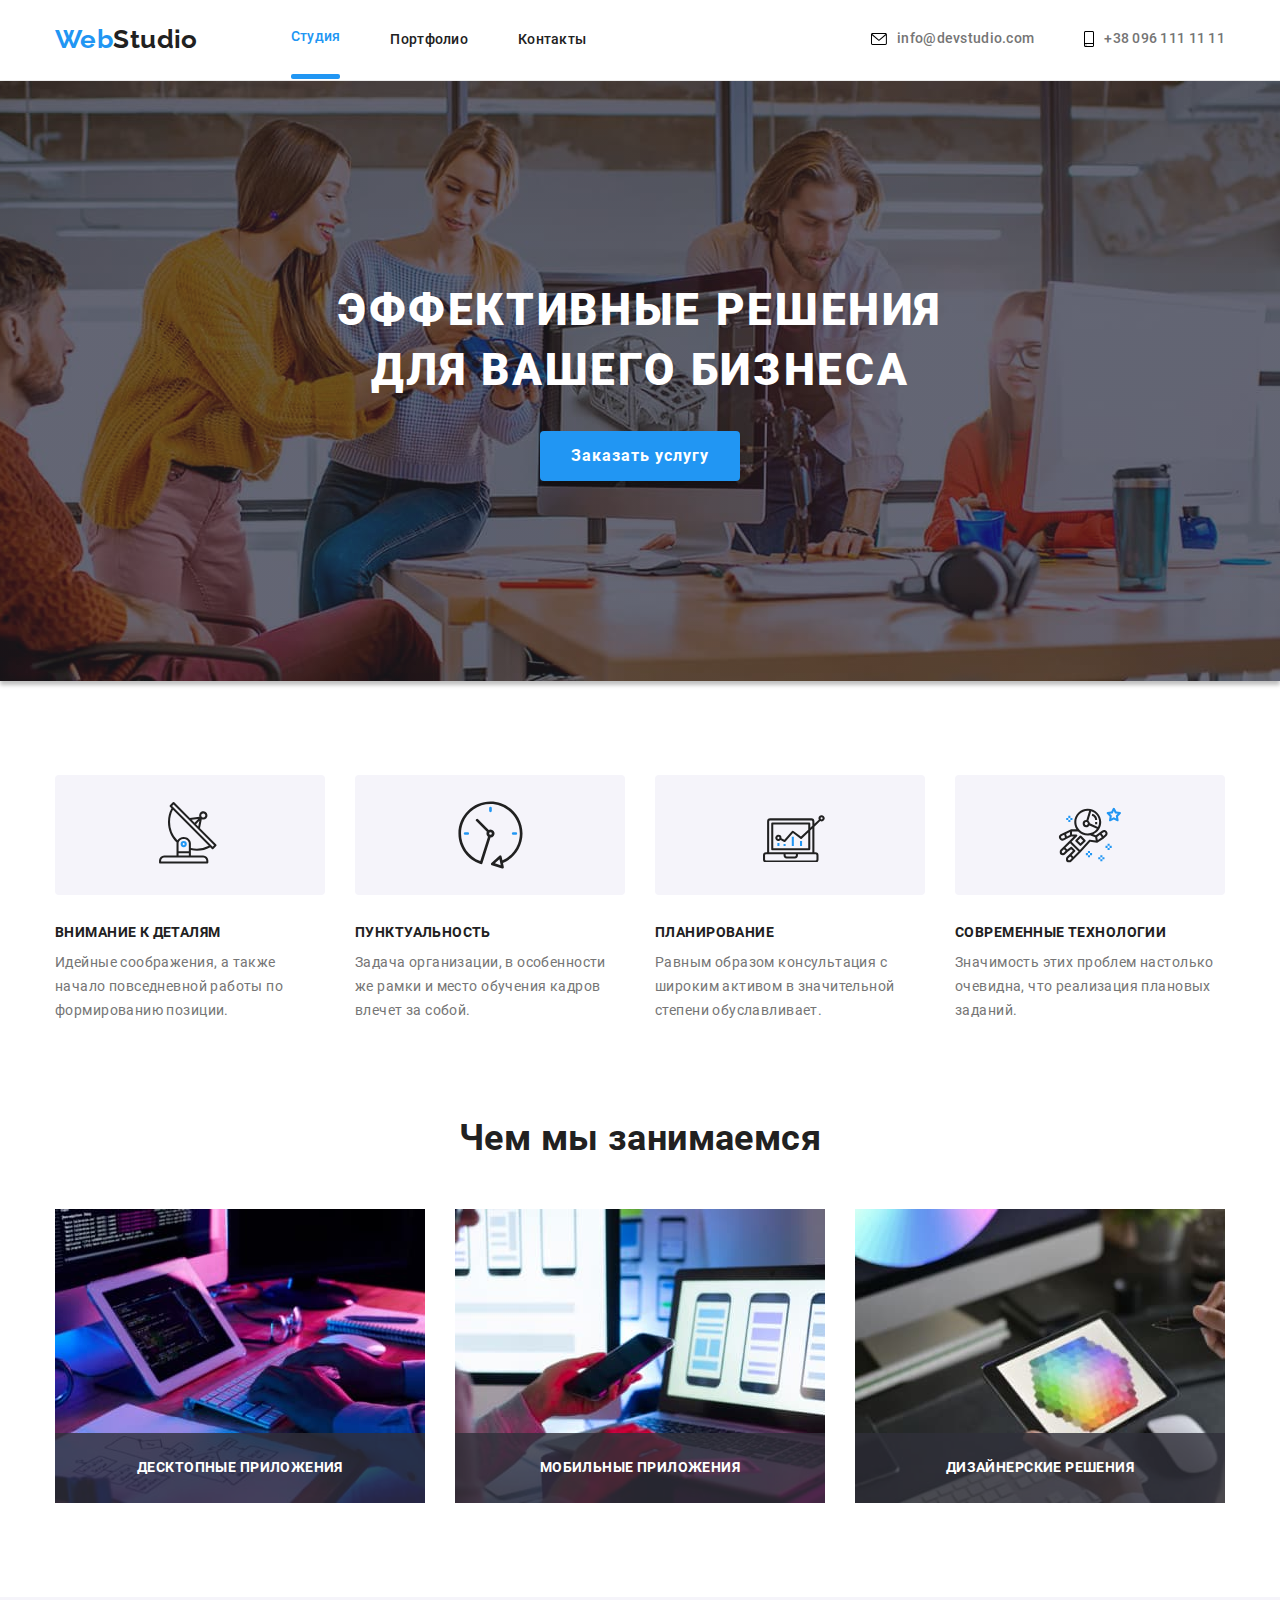
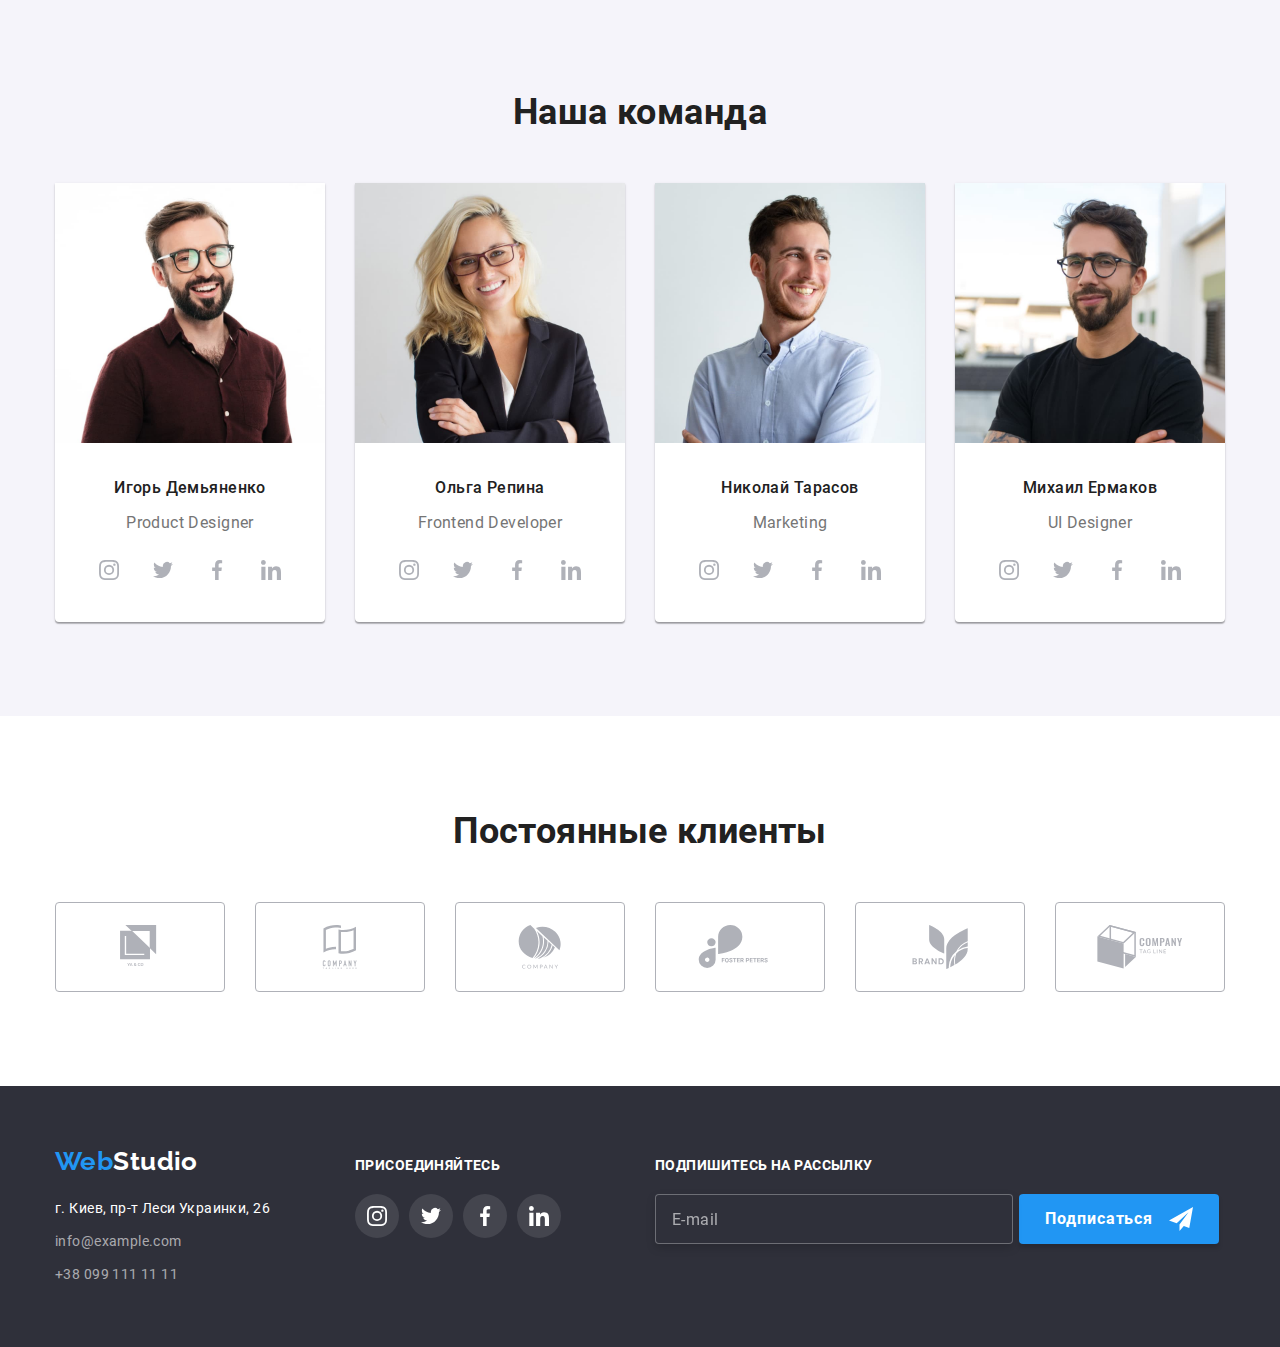
==== index.html @ 30d5f7f3 "ДЗ 8 - начало" ====
<!DOCTYPE html>
<html lang="ru">
<head>
    <meta charset="UTF-8">
    <meta http-equiv="X-UA-Compatible" content="IE=edge">
    <meta name="viewport" content="width=device-width, initial-scale=1.0">
    <title>Студия</title>    
    <!-- <link rel="preconnect" href="https://fonts.gstatic.com">
    <link href="https://fonts.googleapis.com/css2?family=Raleway:wght@900&family=Roboto:wght@400;500;700;900&display=swap"
        rel="stylesheet"> -->
    <!-- <link rel="stylesheet" href="https://cdnjs.cloudflare.com/ajax/libs/modern-normalize/1.0.0/modern-normalize.min.css"> -->
    <link rel="stylesheet" href="./css/main.min.css">    
</head>
<body>
    <!-- Шапка сайта -->
    <header class="header-section">

        <div class="header-page container">
            <nav class="header-nav">

                <a class="logo" href="./index.html">Web<span class="logo-header--end">Studio</span></a>
                
                <ul class="header-nav__list">
                    <li class="header-nav__item">
                        <a href="./index.html" class="header-nav__link header-nav__link--current">Студия</a>
                    </li>
                    <li class="header-nav__item">
                        <a href="./html/portfolio.html" class="header-nav__link">Портфолио</a>
                    </li>                    
                    <li class="header-nav__item">
                        <a href="" class="header-nav__link">Контакты</a>
                    </li>
                </ul>

            </nav>

            <ul class="header-contact">
                <li class="header-contact__item">
                    <a href="mailto:info@devstudio.com" class="header-contact__link"  target="_blank" rel="noopener noreferrer">
                            <svg class="header-contact__icon icon-envelope">
                                <use href="./images/sprite.svg#icon-envelope"></use>
                            </svg>
                        info@devstudio.com</a>
                </li>

                <li class="header-contact__item">
                    <a href="tel:+380961111111" class="header-contact__link" target="_blank" rel="noopener noreferrer">
                        <svg class="header-contact__icon icon-phone">
                            <use href="./images/sprite.svg#icon-phone"></use>
                        </svg>                        
                    +38 096 111 11 11</a>
                </li>
            </ul>            
        </div>

    </header>
    <!-- Основная часть -->
    <main>
        <!-- Герой -->
        <section class="hero-section">
            <div class="container">
                <h1 class="hero-title">эффективные решения для вашего бизнеса</h1>
                <button class="button" type="button" data-modal-open>Заказать услугу</button>
            </div>
        </section>
        
        <!-- Модальное окно -->
        <div class="backdrop is-hidden" data-modal>                  
            <!-- Форма -->
            <div class="form-section">
                <form class="form-modal" autocomplete="off">
                    <!-- Кнопка закрытия модального окна -->
                    <button class="form-button__close" data-modal-close></button>
                    <!-- Заглавие -->
                    <h3 class="form-title">Оставьте свои данные, мы вам перезвоним</h3>
                    <!-- Поле имя -->
                    <label class="form-field">
                        <span class="form-label">Имя</span>
                        <input class="form-input" type="text" name="name" placeholder=" " autofocus required>
                        <svg class="form-icon">
                            <use href="./images/sprite.svg#icon-person-black-18dp"></use>
                        </svg>
                    </label>
                    <!-- Поле телефон -->
                    <label class="form-field">
                        <span class="form-label">Телефон</span>
                        <input class="form-input" type="tel" name="tel" placeholder=" " required>
                        <svg class="form-icon">
                            <use href="./images/sprite.svg#icon-phone-black-18dp"></use>
                        </svg>
                    </label>
                    <!-- Поле почта -->
                    <label class="form-field">
                        <span class="form-label">Почта</span>
                        <input class="form-input" type="email" name="mail" placeholder=" " required>
                        <svg class="form-icon">
                            <use href="./images/sprite.svg#icon-email-black-18dp"></use>
                        </svg>
                    </label>
                    <!-- Коментарий -->
                    <label class="form-field">
                        <span class="form-label">Коментарий</span>
                        <textarea class="form-input form-textarea" name="comment" placeholder="Введите текст"></textarea>
                    </label>
                    <!-- Пользовательское соглашение -->
                    <label class="form-checkbox">
                        <input class="form-checkbox__input" type="checkbox" name="policy">
                        <svg class="icon-checkbox">
                            <use href="./images/sprite.svg#icon-checked"></use>
                        </svg>
                        <span class="form-checkbox__label">Соглашаюсь с рассылкой и принимаю 
                            <a class="form-checkbox__link" href="" target="_blank" rel="noopener noreferrer">Условия договора</a>
                        </span>
                    </label>
                    
                    <!-- Кнопка отправить -->
                    <button class="button" type="submit">Отправить</button>
                </form>
            </div>
             
        </div>

        <!-- Наши преимущества -->
        <section class="advantages-section">
            <div class="container">
                <!-- Скрыть название секции -->
                <h2 class="section__title--hidden">Наши преимущества</h2>
                <ul class="advantages__list">

                    <li class="advantages__item">
                        <div class="advantages__icons">
                            <svg class="icon__antenna">
                                <use href="./images/sprite.svg#icon-antenna"></use>
                            </svg>
                        </div>
                        <h3 class="advantages__title">Внимание к деталям</h3>
                        <p>Идейные соображения, а также начало повседневной работы по формированию позиции.</p>
                    </li>   

                    <li class="advantages__item">
                        <div class="advantages__icons">
                            <svg class="icon__clock">
                                <use href="./images/sprite.svg#icon-clock"></use>
                            </svg>
                        </div>
                        <h3 class="advantages__title">Пунктуальность</h3>
                        <p>Задача организации, в особенности же рамки и место обучения кадров влечет за собой.</p>
                    </li>  

                    <li class="advantages__item">
                        <div class="advantages__icons">
                            <svg class="icon__diagram">
                                <use href="./images/sprite.svg#icon-diagram"></use>
                            </svg>
                        </div>
                        <h3 class="advantages__title">Планирование</h3>
                        <p>Равным образом консультация с широким активом в значительной степени обуславливает.</p>
                    </li>  

                    <li class="advantages__item">
                        <div class="advantages__icons">
                            <svg class="icon__astronaut">
                                <use href="./images/sprite.svg#icon-astronaut"></use>
                            </svg>
                        </div>
                        <h3 class="advantages__title">Современные технологии</h3>
                        <p>Значимость этих проблем настолько очевидна, что реализация плановых заданий.</p>
                    </li>                    
                </ul>
            </div>
        </section>
        <!-- Чем мы занимаемся -->
        <section class="activity-section">
            <div class="container">
                <h2 class="section__title">Чем мы занимаемся</h2>

                <ul class="activity__list">
                    <li class="activity__item">
                        <img class="activity__img" src="./images/main/box1.jpg" alt="Создание интелектуальных продуктов">
                        <p class="activity__text">Десктопные приложения</p>
                    </li>

                    <li class="activity__item">
                        <img class="activity__img" src="./images/main/box2.jpg" alt="Адаптация для всех устройств">
                        <p class="activity__text">Мобильные приложения</p>
                    </li>

                    <li class="activity__item">
                        <img class="activity__img" src="./images/main/box3.jpg" alt="Продвижение сайтов">
                        <p class="activity__text">Дизайнерские решения</p>
                    </li>
                </ul>
                
            </div>
        </section>
        <!-- Наша команда -->
        <section class="team-section">
            <div class="container">
                <h2 class="section__title">Наша команда</h2>
                <ul class="team__list">

                    <li class="team__item">
                        <img class="team__img" src="./images/main/demyanenko.jpg" alt="Игорь Демьяненко" width="270" height="auto">
                        <h3 class="team__item--title">Игорь Демьяненко</h3>
                        <p class="team__text" lang="en">Product Designer</p>

                        <ul class="social-icons">
                            <li class="social-icons__item">
                                <a href="" class="social-icons__link" target="_blank" rel="noopener noreferrer">
                                    <svg class="social-icons__img">
                                        <use href="./images/sprite.svg#icon-instagram"></use>
                                    </svg>
                                </a>
                            </li>
                            <li class="social-icons__item">
                                <a href="" class="social-icons__link" target="_blank" rel="noopener noreferrer">
                                    <svg class="social-icons__img">
                                        <use href="./images/sprite.svg#icon-twitter"></use>
                                    </svg>
                                </a>
                            </li>
                            <li class="social-icons__item">
                                <a href="" class="social-icons__link" target="_blank" rel="noopener noreferrer">
                                    <svg class="social-icons__img">
                                        <use href="./images/sprite.svg#icon-facebook"></use>
                                    </svg>
                                </a>
                            </li>
                            <li class="social-icons__item">
                                <a href="" class="social-icons__link" target="_blank" rel="noopener noreferrer">
                                    <svg class="social-icons__img">
                                        <use href="./images/sprite.svg#icon-linkedin"></use>
                                    </svg>
                                </a>
                            </li>
                        </ul>

                    </li>

                    <li class="team__item">
                        <img class="team__img" src="./images/main/repina.jpg" alt="Ольга Репина" width="270" height="auto">
                        <h3 class="team__item--title">Ольга Репина</h3>
                        <p class="team__text" lang="en">Frontend Developer</p>
                        
                        <ul class="social-icons">
                            <li class="social-icons__item">
                                <a href="" class="social-icons__link" target="_blank" rel="noopener noreferrer">
                                    <svg class="social-icons__img">
                                        <use href="./images/sprite.svg#icon-instagram"></use>
                                    </svg>
                                </a>
                            </li>
                            <li class="social-icons__item">
                                <a href="" class="social-icons__link" target="_blank" rel="noopener noreferrer">
                                    <svg class="social-icons__img">
                                        <use href="./images/sprite.svg#icon-twitter"></use>
                                    </svg>
                                </a>
                            </li>
                            <li class="social-icons__item">
                                <a href="" class="social-icons__link" target="_blank" rel="noopener noreferrer">
                                    <svg class="social-icons__img">
                                        <use href="./images/sprite.svg#icon-facebook"></use>
                                    </svg>
                                </a>
                            </li>
                            <li class="social-icons__item">
                                <a href="" class="social-icons__link" target="_blank" rel="noopener noreferrer">
                                    <svg class="social-icons__img">
                                        <use href="./images/sprite.svg#icon-linkedin"></use>
                                    </svg>
                                </a>
                            </li>
                        </ul>

                    </li>

                    <li class="team__item">
                        <img class="team__img" src="./images/main/tarasov.jpg" alt="Николай Тарасов" width="270" height="auto">
                        <h3 class="team__item--title">Николай Тарасов</h3>
                        <p class="team__text" lang="en">Marketing</p>

                        <ul class="social-icons">
                            <li class="social-icons__item">
                                <a href="" class="social-icons__link" target="_blank" rel="noopener noreferrer">
                                    <svg class="social-icons__img">
                                        <use href="./images/sprite.svg#icon-instagram"></use>
                                    </svg>
                                </a>
                            </li>
                            <li class="social-icons__item">
                                <a href="" class="social-icons__link" target="_blank" rel="noopener noreferrer">
                                    <svg class="social-icons__img">
                                        <use href="./images/sprite.svg#icon-twitter"></use>
                                    </svg>
                                </a>
                            </li>
                            <li class="social-icons__item">
                                <a href="" class="social-icons__link" target="_blank" rel="noopener noreferrer">
                                    <svg class="social-icons__img">
                                        <use href="./images/sprite.svg#icon-facebook"></use>
                                    </svg>
                                </a>
                            </li>
                            <li class="social-icons__item">
                                <a href="" class="social-icons__link" target="_blank" rel="noopener noreferrer">
                                    <svg class="social-icons__img">
                                        <use href="./images/sprite.svg#icon-linkedin"></use>
                                    </svg>
                                </a>
                            </li>
                        </ul>

                    </li>

                    <li class="team__item">
                        <img class="team__img" src="./images/main/ermakov.jpg" alt="Михаил Ермаков" width="270" height="auto">
                        <h3 class="team__item--title">Михаил Ермаков</h3>
                        <p class="team__text" lang="en">UI Designer</p>

                        <ul class="social-icons">
                            <li class="social-icons__item">
                                <a href="" class="social-icons__link" target="_blank" rel="noopener noreferrer">
                                    <svg class="social-icons__img">
                                        <use href="./images/sprite.svg#icon-instagram"></use>
                                    </svg>
                                </a>
                            </li>
                            <li class="social-icons__item">
                                <a href="" class="social-icons__link" target="_blank" rel="noopener noreferrer">
                                    <svg class="social-icons__img">
                                        <use href="./images/sprite.svg#icon-twitter"></use>
                                    </svg>
                                </a>
                            </li>
                            <li class="social-icons__item">
                                <a href="" class="social-icons__link" target="_blank" rel="noopener noreferrer">
                                    <svg class="social-icons__img">
                                        <use href="./images/sprite.svg#icon-facebook"></use>
                                    </svg>
                                </a>
                            </li>
                            <li class="social-icons__item">
                                <a href="" class="social-icons__link" target="_blank" rel="noopener noreferrer">
                                    <svg class="social-icons__img">
                                        <use href="./images/sprite.svg#icon-linkedin"></use>
                                    </svg>
                                </a>
                            </li>
                        </ul>

                    </li>

                </ul>
            </div>
        </section>
        <!-- Постоянные клиенты -->
        <section class="clients-section">
            <div class="container">
                <h2 class="section__title">Постоянные клиенты</h2>

                <ul class="clients__list">
                    <li class="clients__item">
                        <a href="" class="clients__link" target="_blank" rel="noopener noreferrer">
                            <svg class="clients__icons">
                                <use href="./images/sprite.svg#icon-logo-1"></use>
                            </svg>
                        </a>
                    </li>

                    <li class="clients__item">
                        <a href="" class="clients__link" target="_blank" rel="noopener noreferrer">
                            <svg class="clients__icons">
                                <use href="./images/sprite.svg#icon-logo-2"></use>
                            </svg>
                        </a>
                    </li>

                    <li class="clients__item">
                        <a href="" class="clients__link" target="_blank" rel="noopener noreferrer">
                            <svg class="clients__icons">
                                <use href="./images/sprite.svg#icon-logo-3"></use>
                            </svg>
                        </a>
                    </li>

                    <li class="clients__item">
                        <a href="" class="clients__link" target="_blank" rel="noopener noreferrer">
                            <svg class="clients__icons">
                                <use href="./images/sprite.svg#icon-logo-4"></use>
                            </svg>
                        </a>
                    </li>

                    <li class="clients__item">
                        <a href="" class="clients__link">
                            <svg class="clients__icons" target="_blank" rel="noopener noreferrer">
                                <use href="./images/sprite.svg#icon-logo-5"></use>
                            </svg>
                        </a>
                    </li>

                    <li class="clients__item">
                        <a href="" class="clients__link" target="_blank" rel="noopener noreferrer">
                            <svg class="clients__icons">
                                <use href="./images/sprite.svg#icon-logo-6"></use>
                            </svg>
                        </a>
                    </li>
                </ul>

            </div>
        </section>
    </main>
    <!-- Подвал -->
    <footer class="footer-section">
        <div class="container">
            <ul class="footer__list">
                <!-- Лого и контакты -->
                <li class="footer__item">                    
                    <a class="logo" href="./index.html">Web<span class="logo-footer--end">Studio</span></a>
                    <address class="footer__adress">г. Киев, пр-т Леси Украинки, 26</address>
                    <ul class="footer-contact__list">
                        <li class="footer-contact__item">
                            <a class="footer-contact__link" href="mailto:info@example.com">info@example.com</a>
                        </li>
                        <li class="footer-contact__item">
                            <a class="footer-contact__link" href="tel:+380991111111">+38 099 111 11 11</a>
                        </li>
                    </ul>                                   
                </li>
                <!-- Социальные сети -->
                <li class="footer__item">
                    <h3 class="footer__title">присоединяйтесь</h3>
                    <ul class="social-icons">
                        <li class="social-icons__item social-icons__item--accent">
                            <a href="" class="social-icons__link social-icons__link--accent" target="_blank" rel="noopener noreferrer">
                                <svg class="social-icons__img social-icons__img--accent">
                                    <use href="./images/sprite.svg#icon-instagram"></use>
                                </svg>
                            </a>
                        </li>
                        <li class="social-icons__item social-icons__item--accent">
                            <a href="" class="social-icons__link social-icons__link--accent" target="_blank" rel="noopener noreferrer">
                                <svg class="social-icons__img social-icons__img--accent">
                                    <use href="./images/sprite.svg#icon-twitter"></use>
                                </svg>
                            </a>
                        </li>
                        <li class="social-icons__item social-icons__item--accent">
                            <a href="" class="social-icons__link social-icons__link--accent" target="_blank" rel="noopener noreferrer">
                                <svg class="social-icons__img social-icons__img--accent">
                                    <use href="./images/sprite.svg#icon-facebook"></use>
                                </svg>
                            </a>
                        </li>
                        <li class="social-icons__item social-icons__item--accent">
                            <a href="" class="social-icons__link social-icons__link--accent" target="_blank" rel="noopener noreferrer">
                                <svg class="social-icons__img social-icons__img--accent">
                                    <use href="./images/sprite.svg#icon-linkedin"></use>
                                </svg>
                            </a>
                        </li>
                    </ul>
                </li>
                <!-- Футер форма -->
                <li class="footer__item">
                    <h3 class="footer__title">Подпишитесь на рассылку</h3>
                    <form class="footer-form">
                        <input class="footer-form__input" type="email" name="mail" placeholder="E-mail" autocomplete="off">
                        <button class="button" type="submit">Подписаться 
                            <svg class="footer-icon__send">
                                <use href="./images/sprite.svg#icon-send"></use>
                            </svg>
                        </button>
                    </form>
                </li>
            </ul>
        </div>
    </footer>   
   
    <script src="./js/modal.js"></script>
</body>
</html>
---- css/main.min.css ----
/*! modern-normalize | MIT License | https://github.com/sindresorhus/modern-normalize */html{box-sizing:border-box}*,*::before,*::after{box-sizing:inherit}html{line-height:1.15}body{margin:0}h1{font-size:2em;margin:.67em 0}hr{box-sizing:content-box;height:0}pre{font-family:monospace,monospace;font-size:1em}a{-webkit-text-decoration-skip:objects}abbr[title]{-webkit-text-decoration:underline dotted;text-decoration:underline dotted}b,strong{font-weight:bolder}code,kbd,samp{font-family:monospace,monospace;font-size:1em}small{font-size:80%}sub,sup{font-size:75%;line-height:0;position:relative;vertical-align:baseline}sub{bottom:-0.25em}sup{top:-0.5em}button,input,optgroup,select,textarea{font-family:inherit;font-size:100%;line-height:1.15;margin:0}button,select{text-transform:none}button,[type=reset],[type=submit]{-webkit-appearance:button}button::-moz-focus-inner,[type=button]::-moz-focus-inner,[type=reset]::-moz-focus-inner,[type=submit]::-moz-focus-inner{border-style:none;padding:0}button:-moz-focusring,[type=button]:-moz-focusring,[type=reset]:-moz-focusring,[type=submit]:-moz-focusring{outline:1px dotted ButtonText}fieldset{padding:.35em .75em .625em}legend{padding:0}progress{vertical-align:baseline}[type=number]::-webkit-inner-spin-button,[type=number]::-webkit-outer-spin-button{height:auto}[type=search]{-webkit-appearance:textfield;outline-offset:-2px}[type=search]::-webkit-search-cancel-button,[type=search]::-webkit-search-decoration{-webkit-appearance:none}::-webkit-file-upload-button{-webkit-appearance:button;font:inherit}details{display:block}summary{display:list-item}@font-face{font-family:"Raleway";font-style:normal;font-weight:700;src:url("../fonts/raleway-v19-latin_cyrillic-700.eot");src:local(""),url("../fonts/raleway-v19-latin_cyrillic-700.eot?#iefix") format("embedded-opentype"),url("../fonts/raleway-v19-latin_cyrillic-700.woff2") format("woff2"),url("../fonts/raleway-v19-latin_cyrillic-700.woff") format("woff"),url("../fonts/raleway-v19-latin_cyrillic-700.ttf") format("truetype"),url("../fonts/raleway-v19-latin_cyrillic-700.svg#Raleway") format("svg")}@font-face{font-family:"Roboto";font-style:normal;font-weight:400;src:url("../fonts/roboto-v27-latin_cyrillic-regular.eot");src:local(""),url("../fonts/roboto-v27-latin_cyrillic-regular.eot?#iefix") format("embedded-opentype"),url("../fonts/roboto-v27-latin_cyrillic-regular.woff2") format("woff2"),url("../fonts/roboto-v27-latin_cyrillic-regular.woff") format("woff"),url("../fonts/roboto-v27-latin_cyrillic-regular.ttf") format("truetype"),url("../fonts/roboto-v27-latin_cyrillic-regular.svg#Roboto") format("svg")}@font-face{font-family:"Roboto";font-style:normal;font-weight:500;src:url("../fonts/roboto-v27-latin_cyrillic-500.eot");src:local(""),url("../fonts/roboto-v27-latin_cyrillic-500.eot?#iefix") format("embedded-opentype"),url("../fonts/roboto-v27-latin_cyrillic-500.woff2") format("woff2"),url("../fonts/roboto-v27-latin_cyrillic-500.woff") format("woff"),url("../fonts/roboto-v27-latin_cyrillic-500.ttf") format("truetype"),url("../fonts/roboto-v27-latin_cyrillic-500.svg#Roboto") format("svg")}@font-face{font-family:"Roboto";font-style:normal;font-weight:700;src:url("../fonts/roboto-v27-latin_cyrillic-700.eot");src:local(""),url("../fonts/roboto-v27-latin_cyrillic-700.eot?#iefix") format("embedded-opentype"),url("../fonts/roboto-v27-latin_cyrillic-700.woff2") format("woff2"),url("../fonts/roboto-v27-latin_cyrillic-700.woff") format("woff"),url("../fonts/roboto-v27-latin_cyrillic-700.ttf") format("truetype"),url("../fonts/roboto-v27-latin_cyrillic-700.svg#Roboto") format("svg")}@font-face{font-family:"Roboto";font-style:normal;font-weight:900;src:url("../fonts/roboto-v27-latin_cyrillic-900.eot");src:local(""),url("../fonts/roboto-v27-latin_cyrillic-900.eot?#iefix") format("embedded-opentype"),url("../fonts/roboto-v27-latin_cyrillic-900.woff2") format("woff2"),url("../fonts/roboto-v27-latin_cyrillic-900.woff") format("woff"),url("../fonts/roboto-v27-latin_cyrillic-900.ttf") format("truetype"),url("../fonts/roboto-v27-latin_cyrillic-900.svg#Roboto") format("svg")}body{background-color:var(--primary-bg-color);font-family:Roboto,sans-serif;color:#757575;font-size:14px;font-weight:400;line-height:1.71;letter-spacing:.03em}h1,h2,h3,h4,p{margin:0}ul{list-style:none;padding:0;margin:0}a{text-decoration:none}img{display:block;max-width:100%;height:auto}.container{width:1200px;margin-left:auto;margin-right:auto;padding-left:15px;padding-right:15px}.button{display:flex;justify-content:space-evenly;align-items:center;border:0px;margin:0 auto;padding:10px;min-width:200px;font-family:inherit;font-size:16px;font-weight:700;line-height:1.88;letter-spacing:.06em;color:#fff;background-color:#2196f3;box-shadow:0px 4px 4px rgba(0,0,0,.15);border-radius:4px;cursor:pointer;transition:background-color 250ms cubic-bezier(0.4, 0, 0.2, 1)}.button:hover,.button:focus{background-color:#188ce8;transition:background-color 250ms cubic-bezier(0.4, 0, 0.2, 1)}.logo{font-family:Raleway;font-weight:700;font-size:26px;line-height:1.19;color:#2196f3}.logo-header--end{margin-right:93px;color:#212121}.logo-footer--end{display:inline-block;margin-bottom:20px;color:#fff}.header-nav{display:flex;align-items:center}.header-nav__list{display:flex;align-items:center}.header-nav__item+.header-nav__item{margin-left:50px}.header-nav__link{font-weight:500;line-height:1.14;letter-spacing:.02em;color:#212121;transition:color 250ms cubic-bezier(0.4, 0, 0.2, 1)}.header-nav__link:hover,.header-nav__link:focus{color:#2196f3}.header-nav__link--current{color:#2196f3}.header-nav__link--current::after{content:"";display:block;width:100%;height:5px;background-color:currentColor;border-radius:2px;transform:translateY(25px)}.header-contact{display:flex;align-items:center;margin-left:auto;font-weight:500;line-height:1.14;letter-spacing:.02em}.header-contact__item:not(:last-child){margin-right:50px}.header-contact__link{display:flex;align-items:center;color:#757575;transition:color 250ms cubic-bezier(0.4, 0, 0.2, 1)}.header-contact__link:hover,.header-contact__link:focus{color:#2196f3}.header-contact__icon{margin-right:10px;fill:var("secondary-text")}.header-contact__icon:hover,.header-contact__icon:focus{fill:#2196f3}.icon-envelope{width:16px;height:12px}.icon-phone{width:10px;height:16px}.section__title{text-align:center;margin-bottom:50px;font-weight:700;font-size:36px;line-height:1.17;color:#212121}.section__title--hidden{display:none}.hero-title{width:696px;height:120px;margin-left:auto;margin-right:auto;margin-bottom:30px;font-weight:900;font-size:44px;line-height:1.36;letter-spacing:.06em;text-transform:uppercase;text-align:center;color:#fff}.form-button__close{position:absolute;right:8px;top:8px;width:30px;height:30px;border:1px solid rgba(0,0,0,.1);background-color:#fff;border-radius:50%;cursor:pointer}.form-button__close::before,.form-button__close::after{content:" ";position:absolute;height:18px;width:2px;background-color:#212121}.form-button__close:before{transform:rotate(45deg) translate(-6px, -6px)}.form-button__close:after{transform:rotate(-45deg) translate(6px, -6px)}.form-button__close:hover::before,.form-button__close:hover::after,.form-button__close:focus::before,.form-button__close:focus::after{background-color:#2196f3;transition:background-color 250ms cubic-bezier(0.4, 0, 0.2, 1)}.form-checkbox{display:inline-block;position:relative;margin-top:20px;margin-bottom:30px}.form-checkbox__input{opacity:0}.form-checkbox__input:checked+.icon-checkbox{background-color:#2196f3;transition:background-color 250ms cubic-bezier(0.4, 0, 0.2, 1)}.form-checkbox__input:focus+.icon-checkbox{box-shadow:0 0 0 2.7px #212121;transition:box-shadow 250ms cubic-bezier(0.4, 0, 0.2, 1)}.form-checkbox__input:checked:focus+.icon-checkbox{background-color:#2196f3;transition:background-color 250ms cubic-bezier(0.4, 0, 0.2, 1)}.form-checkbox__label{padding-left:16px}.form-checkbox__link{-webkit-text-decoration-line:underline;text-decoration-line:underline;color:#2196f3}.icon-checkbox{position:absolute;top:50%;left:0;transform:translateY(-50%);width:16px;height:15px;background-color:#fff;box-shadow:0 0 0 2px #212121;border-radius:2px;transition:background-color 250ms cubic-bezier(0.4, 0, 0.2, 1),box-shadow 250ms cubic-bezier(0.4, 0, 0.2, 1)}.advantages__icons{display:flex;justify-content:center;align-items:center;background-color:#f5f4fa;height:120px;border-radius:4px;background-size:cover;margin-bottom:30px}.icon__antenna{width:66px;height:70px}.icon__clock{width:67px;height:70px}.icon__diagram{width:70px;height:54px}.icon__astronaut{width:70px;height:62px}.team__item--title{padding-bottom:10px;font-weight:500;font-size:16px;line-height:1.88;color:#212121}.team__text{text-align:center;padding-bottom:16px;font-size:16px;line-height:1.19}.social-icons{display:inline-flex}.social-icons__item+.social-icons__item{margin-left:10px}.social-icons__link{display:flex;justify-content:center;align-items:center;background-color:transparent;border-radius:50%;width:44px;height:44px;transition:background-color 250ms cubic-bezier(0.4, 0, 0.2, 1)}.social-icons__link:hover,.social-icons__link:focus{background-color:#2196f3;transition:background-color 250ms cubic-bezier(0.4, 0, 0.2, 1)}.social-icons__img{width:20px;height:20px;fill:#afb1b8;transition:fill 250ms cubic-bezier(0.4, 0, 0.2, 1)}.social-icons__link:hover .social-icons__img,.social-icons__link:focus .social-icons__img{fill:#fff;transition:fill 250ms cubic-bezier(0.4, 0, 0.2, 1)}.clients__link{display:flex;height:inherit;justify-content:center;align-items:center;border-radius:4px;border:1px solid #afb1b8;fill:#afb1b8;transition:border 250ms cubic-bezier(0.4, 0, 0.2, 1)}.clients__link:hover,.clients__link:focus{border:1px solid #2196f3}.clients__link:hover .clients__icons,.clients__link:focus .clients__icons{fill:#2196f3}.clients__icons{width:100%;height:44px;fill:#afb1b8;transition:fill 250ms cubic-bezier(0.4, 0, 0.2, 1)}.footer__adress{margin-bottom:9px;font-style:normal;color:#fff}.footer-contact__item{margin-bottom:9px}.footer-contact__item:last-child{margin-bottom:0}.footer-contact__link{display:block;color:rgba(255,255,255,.6);transition:color 250ms cubic-bezier(0.4, 0, 0.2, 1)}.footer-contact__link:hover,.footer-contact__link:focus{color:#2196f3;transition:color 250ms cubic-bezier(0.4, 0, 0.2, 1)}.footer__title{margin-bottom:20px;font-weight:700;font-size:14px;line-height:1.14;color:#fff;text-transform:uppercase}.social-icons__link--accent{background-color:rgba(255,255,255,.1);transition:background-color 250ms cubic-bezier(0.4, 0, 0.2, 1)}.social-icons__img--accent{fill:#fff}.footer-form{display:flex;justify-content:space-between;align-items:center}.footer-form input::-moz-placeholder{font-size:16px;font-weight:400;line-height:12.5;letter-spacing:.03em;color:rgba(255,255,255,.6)}.footer-form input:-ms-input-placeholder{font-size:16px;font-weight:400;line-height:12.5;letter-spacing:.03em;color:rgba(255,255,255,.6)}.footer-form input::placeholder{font-size:16px;font-weight:400;line-height:12.5;letter-spacing:.03em;color:rgba(255,255,255,.6)}.footer-form__input{display:flex;justify-content:center;align-items:center;width:358px;height:50px;border:1px solid rgba(255,255,255,.3);box-sizing:border-box;filter:drop-shadow(0px 4px 4px rgba(0, 0, 0, 0.15));border-radius:4px;background-color:#2f303a;padding-left:16px;font-size:16px;color:#fff}.footer-icon__send{width:24px;height:24px}.example-section__button{display:flex;justify-content:center;margin-bottom:50px}.example__button{padding:6px 22px;border:none;font-size:16px;font-weight:500;line-height:1.63;letter-spacing:.03em;border-radius:4px;background-color:#f5f4fa;color:#212121;cursor:pointer;transition:background-color 250ms cubic-bezier(0.4, 0, 0.2, 1),color 250ms cubic-bezier(0.4, 0, 0.2, 1)}.example__button:hover,.example__button:focus{color:#fff;background-color:#2196f3;box-shadow:0px 3px 1px rgba(0,0,0,.1),0px 1px 2px rgba(0,0,0,.08),0px 2px 2px rgba(0,0,0,.12)}.example-work__title{margin-top:20px;margin-bottom:4px;margin-left:24px;font-size:18px;font-weight:700;line-height:2;letter-spacing:.06em;color:#212121}.example-work__text{margin-left:24px;margin-bottom:20px;font-size:16px;line-height:1.88;color:#757575}.example-work__thumb{position:relative;overflow:hidden}.example-work__overlay{position:absolute;top:0;left:0;width:100%;height:100%;background-color:rgba(33,150,243,.9);transform:translateY(100%);transition:transform 250ms cubic-bezier(0.4, 0, 0.2, 1);padding:63px 24px;font-size:18px;line-height:1.56;color:#fff}.example-work__link:hover .example-work__overlay,.example-work__link:focus .example-work__overlay{transform:translateY(0);transition:transform 250ms cubic-bezier(0.4, 0, 0.2, 1)}.backdrop{position:fixed;top:0;left:0;width:100%;height:100%;background-color:rgba(0,0,0,.2);opacity:1;visibility:visible;transition:opacity 250ms cubic-bezier(0.4, 0, 0.2, 1)}.is-hidden{visibility:hidden;opacity:0;pointer-events:none;transition:opacity 250ms cubic-bezier(0.4, 0, 0.2, 1)}.header-section{padding-top:24px;padding-bottom:25px;border-bottom:1px solid #ececec}.header-page{display:flex;align-items:center}.hero-section{max-width:1600px;margin-right:auto;margin-left:auto;padding-top:200px;padding-bottom:200px;background-color:#2f303a;background-image:linear-gradient(to left, rgba(47, 48, 58, 0.4), rgba(47, 48, 58, 0.4)),url(../images/main/hero.jpg);background-repeat:no-repeat;background-position:center;background-size:cover;box-shadow:0px 4px 4px rgba(0,0,0,.25)}.advantages-section{padding-top:94px;padding-bottom:94px}.advantages__list{display:flex;margin-left:-30px}.advantages__item{display:block;margin-left:30px;width:calc((100% - 30px * 4) / 4)}.advantages__title{margin-bottom:10px;font-weight:700;font-size:14px;line-height:1.14;color:#212121;text-transform:uppercase}.activity-section{padding-bottom:94px}.activity__list{display:flex;flex-wrap:wrap}.activity__item{width:calc((100% - 30px * 2) / 3);height:auto;position:relative;z-index:-1}.activity__item+.activity__item{margin-left:30px}.activity__text{position:absolute;left:0;bottom:0;width:100%;padding-top:27px;padding-bottom:27px;background-color:rgba(47,48,58,.8);text-align:center;font-weight:700;line-height:1.14;text-transform:uppercase;color:#fff}.team-section{padding-top:94px;padding-bottom:94px;background:#f5f4fa}.team__list{display:flex;flex-wrap:wrap;margin-left:-30px}.team__item{text-align:center;width:calc((100% - 30px * 4) / 4);margin-left:30px;padding-bottom:30px;background-color:#fff;box-shadow:0px 1px 3px rgba(0,0,0,.12),0px 1px 1px rgba(0,0,0,.14),0px 2px 1px rgba(0,0,0,.2);border-radius:0px 0px 4px 4px}.team__img{margin-bottom:30px}.clients-section{padding-top:94px;padding-bottom:94px}.clients__list{display:flex;justify-content:center;align-items:center;margin-left:-30px}.clients__item{display:block;margin-left:30px;width:calc((100% - 30px * 6) / 6);height:90px}.footer-section{padding-top:60px;padding-bottom:60px;background:#2f303a}.footer__list{display:flex;flex-wrap:wrap;justify-content:space-between;align-items:baseline}.footer__item{flex-basis:calc((50% - 45px) / 2)}.footer__item:last-child{flex-basis:calc(50% - 15px)}.example-section{padding-top:94px;padding-bottom:94px}.example-work__list{display:flex;flex-wrap:wrap;margin-left:-30px;margin-bottom:-30px}.example-work__item{width:calc((100% - 30px * 3) / 3);height:404px;margin-left:30px;margin-bottom:30px;background-size:cover;background-color:#fff;border:1px solid #eee}.example-work__item:hover,.example-work__item:focus{box-shadow:0px 1px 1px rgba(0,0,0,.12),0px 4px 4px rgba(0,0,0,.06),1px 4px 6px rgba(0,0,0,.16)}.example__item:not(:last-child){margin-right:8px}.form-section{position:relative;margin:10vh auto;padding:40px;width:528px;height:581px;background-color:#fff;box-shadow:0px 1px 3px rgba(0,0,0,.12),0px 1px 1px rgba(0,0,0,.14),0px 2px 1px rgba(0,0,0,.2);border-radius:4px}.form-title{font-size:20px;font-weight:700;line-height:1.15;letter-spacing:.03em;text-align:center;color:#212121;margin-bottom:12px}.form-field{position:relative;display:block;margin-bottom:10px}.form-field:focus-within>.form-icon{fill:#2196f3;transition:fill 250ms cubic-bezier(0.4, 0, 0.2, 1)}.form-label{display:block;margin-bottom:4px;font-size:12px;line-height:1.17;letter-spacing:.01em;color:#757575}.form-input{width:100%;height:40px;padding-left:42px;border:1px solid rgba(33,33,33,.2);box-sizing:border-box;border-radius:4px;cursor:pointer}.form-input:focus{outline:none;border-color:#2196f3;transition:border-color 250ms cubic-bezier(0.4, 0, 0.2, 1)}.form-input:-webkit-autofill,.form-input:-webkit-autofill:focus{-webkit-text-fill-color:currentColor}.form-icon{position:absolute;top:50%;left:12px;display:inline-block;width:18px;height:18px;cursor:pointer}.form-textarea{resize:none;height:120px;padding:12px 16px}.form-textarea::-moz-placeholder{font-size:12px;line-height:1.17;letter-spacing:.01em;color:rgba(117,117,117,.5)}.form-textarea:-ms-input-placeholder{font-size:12px;line-height:1.17;letter-spacing:.01em;color:rgba(117,117,117,.5)}.form-textarea::placeholder{font-size:12px;line-height:1.17;letter-spacing:.01em;color:rgba(117,117,117,.5)}/*# sourceMappingURL=main.min.css.map */
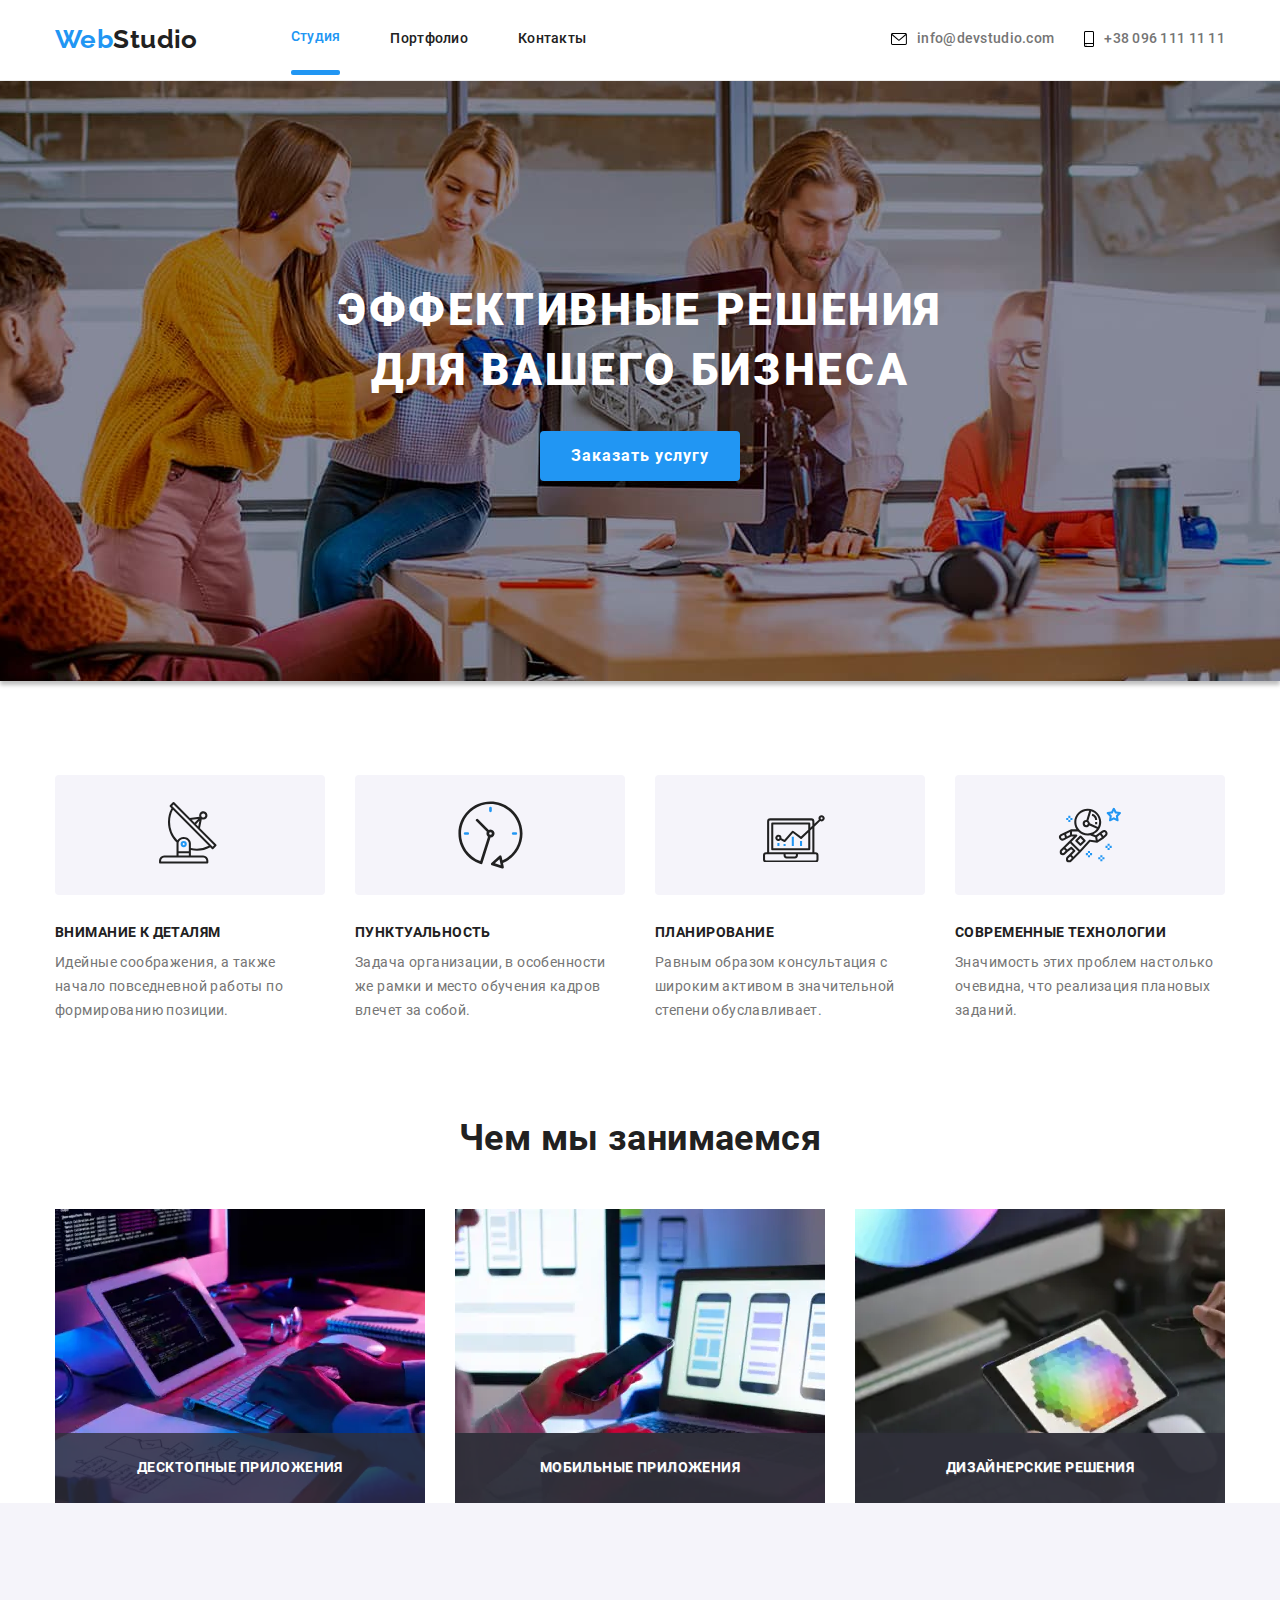
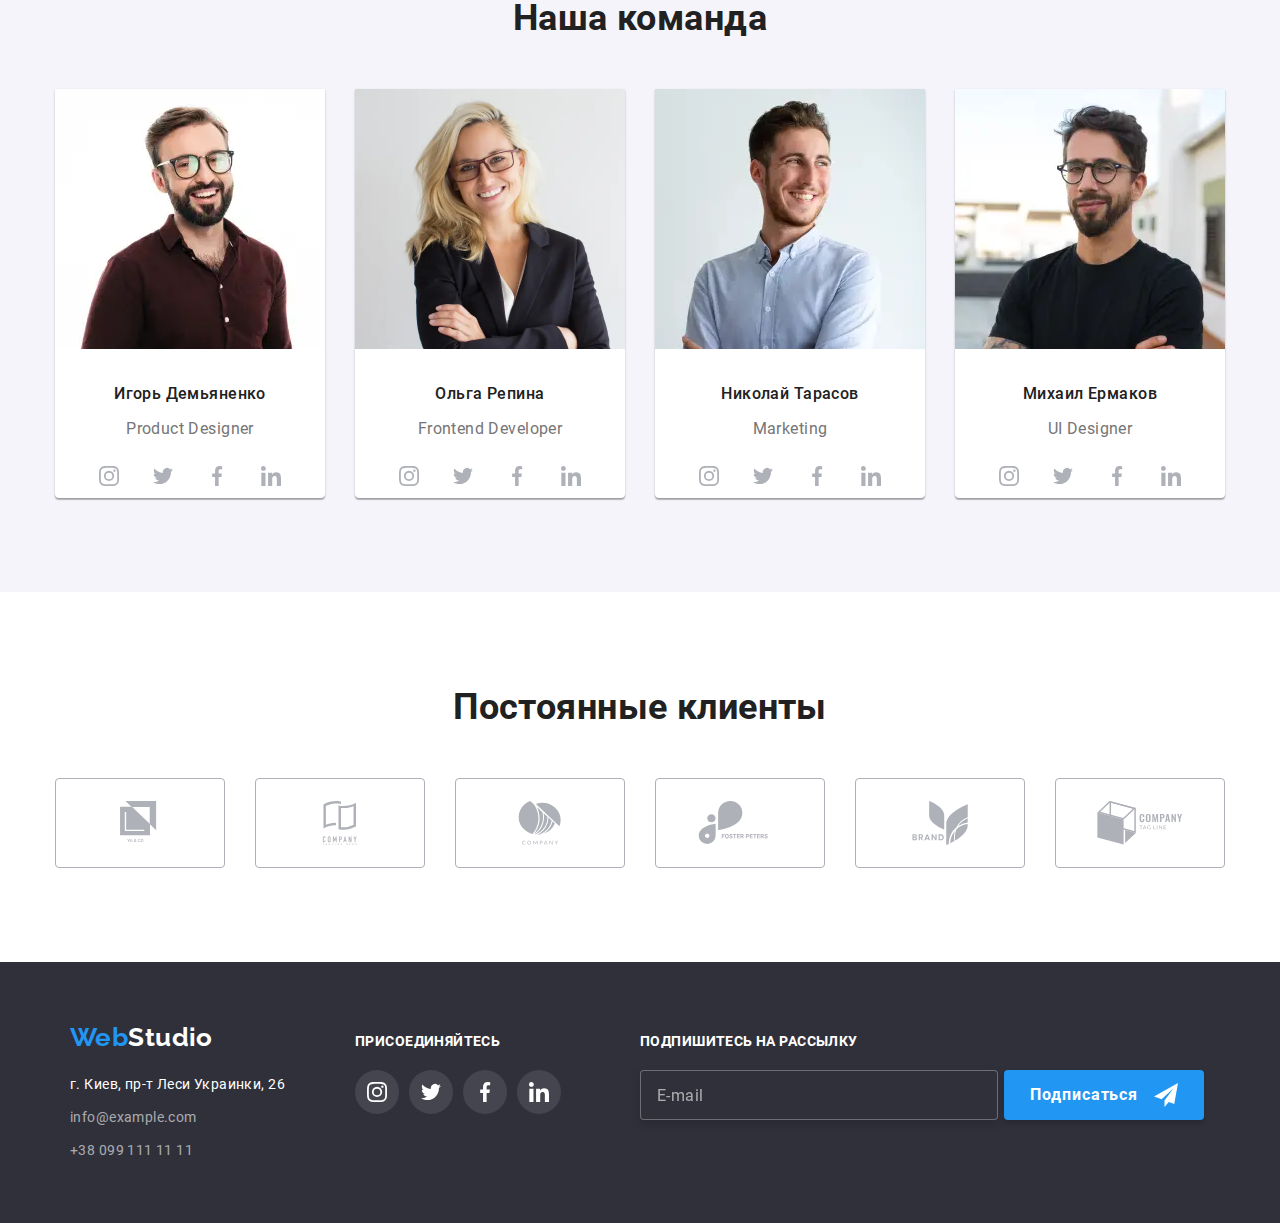
==== commit 57830b87: "ДЗ 8 первая попытка" ====
--- a/index.html
+++ b/index.html
@@ -14,10 +14,9 @@
 <body>
     <!-- Шапка сайта -->
     <header class="header-section">
-
         <div class="header-page container">
+
             <nav class="header-nav">
-
                 <a class="logo" href="./index.html">Web<span class="logo-header--end">Studio</span></a>
                 
                 <ul class="header-nav__list">
@@ -31,29 +30,81 @@
                         <a href="" class="header-nav__link">Контакты</a>
                     </li>
                 </ul>
-
             </nav>
 
             <ul class="header-contact">
                 <li class="header-contact__item">
                     <a href="mailto:info@devstudio.com" class="header-contact__link"  target="_blank" rel="noopener noreferrer">
-                            <svg class="header-contact__icon icon-envelope">
-                                <use href="./images/sprite.svg#icon-envelope"></use>
-                            </svg>
-                        info@devstudio.com</a>
+                        <svg class="header-contact__icon icon-envelope">
+                            <use href="./images/sprite.svg#icon-envelope"></use>
+                        </svg>
+                        info@devstudio.com
+                    </a>
                 </li>
-
                 <li class="header-contact__item">
                     <a href="tel:+380961111111" class="header-contact__link" target="_blank" rel="noopener noreferrer">
                         <svg class="header-contact__icon icon-phone">
                             <use href="./images/sprite.svg#icon-phone"></use>
                         </svg>                        
-                    +38 096 111 11 11</a>
+                        +38 096 111 11 11
+                    </a>
                 </li>
-            </ul>            
-        </div>
-
-    </header>
+            </ul>
+            
+            <!-- Кнопка меню для мобильного -->
+            <button class="mobile-menu-btn" type="button" aria-expanded="false" aria-controls="mobile-menu" data-menu-button>
+                <svg class="mobile-menu-icon" aria-label="Переключатель мобильного меню">
+                    <use class="icon-close" href="./images/sprite.svg#icon-close"></use>
+                    <use class="icon-menu" href="./images/sprite.svg#icon-menu"></use>                    
+                </svg>
+            </button>  
+            
+            <!-- Меню для мобильного -->
+            <div class="mobile-menu" id="mobile-menu" data-menu>
+            
+                <ul class="mobile-menu__nav-list">
+                    <li class="mobile-menu__nav-item">
+                        <a class="mobile-menu__nav-link" href="./index.html">Студия</a>
+                    </li>
+                    <li class="mobile-menu__nav-item">
+                        <a class="mobile-menu__nav-link" href="/html/portfolio.html">Портфолио</a>
+                    </li>
+                    <li class="mobile-menu__nav-item">
+                        <a class="mobile-menu__nav-link" href="">Контакты</a>
+                    </li>
+                </ul>
+            
+                <ul class="mobile-menu__contact-list">
+                    <li class="mobile-menu__contact-item">
+                        <a href="tel:+380961111111" class="mobile-menu__contact-link--inverted" target="_blank"
+                            rel="noopener noreferrer">+38
+                            096 111 11 11</a>
+                    </li>
+                    <li class="mobile-menu__contact-item">
+                        <a href="mailto:info@devstudio.com" class="mobile-menu__contact-link" target="_blank"
+                            rel="noopener noreferrer">info@devstudio.com</a>
+                    </li>
+                </ul>
+            
+                <ul class="mobile-menu__social-list">
+                    <li class="mobile-menu__social-item">
+                        <a class="mobile-menu__social-link" href="" target="_blank" rel="noopener noreferrer">Instagram</a>
+                    </li>
+                    <li class="mobile-menu__social-item">
+                        <a class="mobile-menu__social-link" href="" target="_blank" rel="noopener noreferrer">Twitter</a>
+                    </li>
+                    <li class="mobile-menu__social-item">
+                        <a class="mobile-menu__social-link" href="" target="_blank" rel="noopener noreferrer">Facebook</a>
+                    </li>
+                    <li class="mobile-menu__social-item">
+                        <a class="mobile-menu__social-link" href="" target="_blank" rel="noopener noreferrer">LinkedIn</a>
+                    </li>
+                </ul>
+            </div>
+
+        </div>         
+    </header>    
+
     <!-- Основная часть -->
     <main>
         <!-- Герой -->
@@ -176,17 +227,38 @@
 
                 <ul class="activity__list">
                     <li class="activity__item">
-                        <img class="activity__img" src="./images/main/box1.jpg" alt="Создание интелектуальных продуктов">
+                        <picture>
+                            <source srcset="./images/main/desktop/box1_desktop.webp 1x, ./images/main/desktop/box1_desktop@2x.webp 2x" 
+                                media="(min-width: 1200px)" type="image/webp"/>
+                            <source srcset="./images/main/desktop/box1_desktop.jpg 1x, ./images/main/desktop/box1_desktop@2x.jpg 2x"
+                                media="(min-width: 1200px)" type="image/jpeg"/>
+                            <img class="activity__img" src="./images/main/desktop/box1_desktop.jpg" width="370"
+                                alt="Создание интелектуальных продуктов">
+                        </picture>
                         <p class="activity__text">Десктопные приложения</p>
                     </li>
 
                     <li class="activity__item">
-                        <img class="activity__img" src="./images/main/box2.jpg" alt="Адаптация для всех устройств">
+                        <picture>
+                            <source srcset="./images/main/desktop/box2_desktop.webp 1x, ./images/main/desktop/box2_desktop@2x.webp 2x"
+                                media="(min-width: 1200px)" type="image/webp" />
+                            <source srcset="./images/main/desktop/box2_desktop.jpg 1x, ./images/main/desktop/box2_desktop@2x.jpg 2x"
+                                media="(min-width: 1200px)" type="image/jpeg" />
+                            <img class="activity__img" src="./images/main/desktop/box2_desktop.jpg" width="370"
+                                alt="Адаптация для всех устройств">
+                        </picture>
                         <p class="activity__text">Мобильные приложения</p>
                     </li>
 
                     <li class="activity__item">
-                        <img class="activity__img" src="./images/main/box3.jpg" alt="Продвижение сайтов">
+                        <picture>
+                            <source srcset="./images/main/desktop/box3_desktop.webp 1x, ./images/main/desktop/box3_desktop@2x.webp 2x"
+                                media="(min-width: 1200px)" type="image/webp" />
+                            <source srcset="./images/main/desktop/box3_desktop.jpg 1x, ./images/main/desktop/box3_desktop@2x.jpg 2x"
+                                media="(min-width: 1200px)" type="image/jpeg" />
+                            <img class="activity__img" src="./images/main/desktop/box3_desktop.jpg" width="370"
+                                alt="Продвижение сайтов">
+                        </picture>
                         <p class="activity__text">Дизайнерские решения</p>
                     </li>
                 </ul>
@@ -200,7 +272,21 @@
                 <ul class="team__list">
 
                     <li class="team__item">
-                        <img class="team__img" src="./images/main/demyanenko.jpg" alt="Игорь Демьяненко" width="270" height="auto">
+                        <picture>
+                            <source srcset="./images/main/desktop/demyanenko_desktop.webp 1x, ./images/main/desktop/demyanenko_desktop@2x.webp 2x"
+                                media="(min-width: 1200px)" type="image/webp" />
+                            <source srcset="./images/main/tablet/demyanenko_tablet.webp 1x, ./images/main/tablet/demyanenko_tablet@2x.webp 2x"
+                                media="(min-width: 768px)" type="image/webp" />
+                            <source srcset="./images/main/mobile/demyanenko_mobile.webp 1x, ./images/main/mobile/demyanenko_mobile@2x.webp 2x"
+                                media="(max-width: 767.98px)" type="image/webp" />
+                            <source srcset="./images/main/desktop/demyanenko_desktop.jpg 1x, ./images/main/desktop/demyanenko_desktop@2x.jpg 2x"
+                                media="(min-width: 1200px)" type="image/jpeg" />
+                            <source srcset="./images/main/tablet/demyanenko_tablet.jpg 1x, ./images/main/tablet/demyanenko_tablet@2x.jpg 2x"
+                                media="(min-width: 768px)" type="image/jpeg" />
+                            <source srcset="./images/main/mobile/demyanenko_mobile.jpg 1x, ./images/main/mobile/demyanenko_mobile@2x.jpg 2x"
+                                media="(max-width: 767.98px)" type="image/jpeg" />
+                            <img class="team__img" src="./images/main/mobile/demyanenko_desktop.jpg" width="450" alt="Игорь Демьяненко">
+                        </picture>
                         <h3 class="team__item--title">Игорь Демьяненко</h3>
                         <p class="team__text" lang="en">Product Designer</p>
 
@@ -238,7 +324,22 @@
                     </li>
 
                     <li class="team__item">
-                        <img class="team__img" src="./images/main/repina.jpg" alt="Ольга Репина" width="270" height="auto">
+                        <picture>
+                            <source
+                                srcset="./images/main/desktop/repina_desktop.webp 1x, ./images/main/desktop/repina_desktop@2x.webp 2x"
+                                media="(min-width: 1200px)" type="image/webp" />
+                            <source srcset="./images/main/tablet/repina_tablet.webp 1x, ./images/main/tablet/repina_tablet@2x.webp 2x"
+                                media="(min-width: 768px)" type="image/webp" />
+                            <source srcset="./images/main/mobile/repina_mobile.webp 1x, ./images/main/mobile/repina_mobile@2x.webp 2x"
+                                media="(max-width: 767.98px)" type="image/webp" />
+                            <source srcset="./images/main/desktop/repina_desktop.jpg 1x, ./images/main/desktop/repina_desktop@2x.jpg 2x"
+                                media="(min-width: 1200px)" type="image/jpeg" />
+                            <source srcset="./images/main/tablet/repina_tablet.jpg 1x, ./images/main/tablet/repina_tablet@2x.jpg 2x"
+                                media="(min-width: 768px)" type="image/jpeg" />
+                            <source srcset="./images/main/mobile/repina_mobile.jpg 1x, ./images/main/mobile/repina_mobile@2x.jpg 2x"
+                                media="(max-width: 767.98px)" type="image/jpeg" />
+                            <img class="team__img" src="./images/main/mobile/repina_desktop.jpg" width="450" alt="Ольга Репина">
+                        </picture>                        
                         <h3 class="team__item--title">Ольга Репина</h3>
                         <p class="team__text" lang="en">Frontend Developer</p>
                         
@@ -276,7 +377,21 @@
                     </li>
 
                     <li class="team__item">
-                        <img class="team__img" src="./images/main/tarasov.jpg" alt="Николай Тарасов" width="270" height="auto">
+                        <picture>
+                            <source srcset="./images/main/desktop/tarasov_desktop.webp 1x, ./images/main/desktop/tarasov_desktop@2x.webp 2x"
+                                media="(min-width: 1200px)" type="image/webp" />
+                            <source srcset="./images/main/tablet/tarasov_tablet.webp 1x, ./images/main/tablet/tarasov_tablet@2x.webp 2x"
+                                media="(min-width: 768px)" type="image/webp" />
+                            <source srcset="./images/main/mobile/tarasov_mobile.webp 1x, ./images/main/mobile/tarasov_mobile@2x.webp 2x"
+                                media="(max-width: 767.98px)" type="image/webp" />
+                            <source srcset="./images/main/desktop/tarasov_desktop.jpg 1x, ./images/main/desktop/tarasov_desktop@2x.jpg 2x"
+                                media="(min-width: 1200px)" type="image/jpeg" />
+                            <source srcset="./images/main/tablet/tarasov_tablet.jpg 1x, ./images/main/tablet/tarasov_tablet@2x.jpg 2x"
+                                media="(min-width: 768px)" type="image/jpeg" />
+                            <source srcset="./images/main/mobile/tarasov_mobile.jpg 1x, ./images/main/mobile/tarasov_mobile@2x.jpg 2x"
+                                media="(max-width: 767.98px)" type="image/jpeg" />
+                            <img class="team__img" src="./images/main/mobile/tarasov_desktop.jpg" width="450" alt="Николай Тарасов">
+                        </picture>                        
                         <h3 class="team__item--title">Николай Тарасов</h3>
                         <p class="team__text" lang="en">Marketing</p>
 
@@ -314,8 +429,22 @@
                     </li>
 
                     <li class="team__item">
-                        <img class="team__img" src="./images/main/ermakov.jpg" alt="Михаил Ермаков" width="270" height="auto">
-                        <h3 class="team__item--title">Михаил Ермаков</h3>
+                        <picture>
+                            <source srcset="./images/main/desktop/ermakov_desktop.webp 1x, ./images/main/desktop/ermakov_desktop@2x.webp 2x"
+                                media="(min-width: 1200px)" type="image/webp" />
+                            <source srcset="./images/main/tablet/ermakov_tablet.webp 1x, ./images/main/tablet/ermakov_tablet@2x.webp 2x"
+                                media="(min-width: 768px)" type="image/webp" />
+                            <source srcset="./images/main/mobile/ermakov_mobile.webp 1x, ./images/main/mobile/ermakov_mobile@2x.webp 2x"
+                                media="(max-width: 767.98px)" type="image/webp" />
+                            <source srcset="./images/main/desktop/ermakov_desktop.jpg 1x, ./images/main/desktop/ermakov_desktop@2x.jpg 2x"
+                                media="(min-width: 1200px)" type="image/jpeg" />
+                            <source srcset="./images/main/tablet/ermakov_tablet.jpg 1x, ./images/main/tablet/ermakov_tablet@2x.jpg 2x"
+                                media="(min-width: 768px)" type="image/jpeg" />
+                            <source srcset="./images/main/mobile/ermakov_mobile.jpg 1x, ./images/main/mobile/ermakov_mobile@2x.jpg 2x"
+                                media="(max-width: 767.98px)" type="image/jpeg" />
+                            <img class="team__img" src="./images/main/mobile/ermakov_desktop.jpg" width="450" alt="Михаил Ермаков">
+                        </picture>
+                                                <h3 class="team__item--title">Михаил Ермаков</h3>
                         <p class="team__text" lang="en">UI Designer</p>
 
                         <ul class="social-icons">
@@ -417,7 +546,7 @@
         <div class="container">
             <ul class="footer__list">
                 <!-- Лого и контакты -->
-                <li class="footer__item">                    
+                <li class="footer__item">
                     <a class="logo" href="./index.html">Web<span class="logo-footer--end">Studio</span></a>
                     <address class="footer__adress">г. Киев, пр-т Леси Украинки, 26</address>
                     <ul class="footer-contact__list">
@@ -427,35 +556,39 @@
                         <li class="footer-contact__item">
                             <a class="footer-contact__link" href="tel:+380991111111">+38 099 111 11 11</a>
                         </li>
-                    </ul>                                   
+                    </ul>
                 </li>
                 <!-- Социальные сети -->
                 <li class="footer__item">
                     <h3 class="footer__title">присоединяйтесь</h3>
                     <ul class="social-icons">
                         <li class="social-icons__item social-icons__item--accent">
-                            <a href="" class="social-icons__link social-icons__link--accent" target="_blank" rel="noopener noreferrer">
+                            <a href="" class="social-icons__link social-icons__link--accent" target="_blank"
+                                rel="noopener noreferrer">
                                 <svg class="social-icons__img social-icons__img--accent">
                                     <use href="./images/sprite.svg#icon-instagram"></use>
                                 </svg>
                             </a>
                         </li>
                         <li class="social-icons__item social-icons__item--accent">
-                            <a href="" class="social-icons__link social-icons__link--accent" target="_blank" rel="noopener noreferrer">
+                            <a href="" class="social-icons__link social-icons__link--accent" target="_blank"
+                                rel="noopener noreferrer">
                                 <svg class="social-icons__img social-icons__img--accent">
                                     <use href="./images/sprite.svg#icon-twitter"></use>
                                 </svg>
                             </a>
                         </li>
                         <li class="social-icons__item social-icons__item--accent">
-                            <a href="" class="social-icons__link social-icons__link--accent" target="_blank" rel="noopener noreferrer">
+                            <a href="" class="social-icons__link social-icons__link--accent" target="_blank"
+                                rel="noopener noreferrer">
                                 <svg class="social-icons__img social-icons__img--accent">
                                     <use href="./images/sprite.svg#icon-facebook"></use>
                                 </svg>
                             </a>
                         </li>
                         <li class="social-icons__item social-icons__item--accent">
-                            <a href="" class="social-icons__link social-icons__link--accent" target="_blank" rel="noopener noreferrer">
+                            <a href="" class="social-icons__link social-icons__link--accent" target="_blank"
+                                rel="noopener noreferrer">
                                 <svg class="social-icons__img social-icons__img--accent">
                                     <use href="./images/sprite.svg#icon-linkedin"></use>
                                 </svg>
@@ -468,9 +601,9 @@
                     <h3 class="footer__title">Подпишитесь на рассылку</h3>
                     <form class="footer-form">
                         <input class="footer-form__input" type="email" name="mail" placeholder="E-mail" autocomplete="off">
-                        <button class="button" type="submit">Подписаться 
+                        <button class="button" type="submit">Подписаться
                             <svg class="footer-icon__send">
-                                <use href="./images/sprite.svg#icon-send"></use>
+                                <use href="../images/sprite.svg#icon-send"></use>
                             </svg>
                         </button>
                     </form>
@@ -478,7 +611,7 @@
             </ul>
         </div>
     </footer>   
-   
+    <script src="./js/mobile-menu.js"></script>
     <script src="./js/modal.js"></script>
 </body>
 </html>--- a/css/main.min.css
+++ b/css/main.min.css
@@ -1 +1 @@
-/*! modern-normalize | MIT License | https://github.com/sindresorhus/modern-normalize */html{box-sizing:border-box}*,*::before,*::after{box-sizing:inherit}html{line-height:1.15}body{margin:0}h1{font-size:2em;margin:.67em 0}hr{box-sizing:content-box;height:0}pre{font-family:monospace,monospace;font-size:1em}a{-webkit-text-decoration-skip:objects}abbr[title]{-webkit-text-decoration:underline dotted;text-decoration:underline dotted}b,strong{font-weight:bolder}code,kbd,samp{font-family:monospace,monospace;font-size:1em}small{font-size:80%}sub,sup{font-size:75%;line-height:0;position:relative;vertical-align:baseline}sub{bottom:-0.25em}sup{top:-0.5em}button,input,optgroup,select,textarea{font-family:inherit;font-size:100%;line-height:1.15;margin:0}button,select{text-transform:none}button,[type=reset],[type=submit]{-webkit-appearance:button}button::-moz-focus-inner,[type=button]::-moz-focus-inner,[type=reset]::-moz-focus-inner,[type=submit]::-moz-focus-inner{border-style:none;padding:0}button:-moz-focusring,[type=button]:-moz-focusring,[type=reset]:-moz-focusring,[type=submit]:-moz-focusring{outline:1px dotted ButtonText}fieldset{padding:.35em .75em .625em}legend{padding:0}progress{vertical-align:baseline}[type=number]::-webkit-inner-spin-button,[type=number]::-webkit-outer-spin-button{height:auto}[type=search]{-webkit-appearance:textfield;outline-offset:-2px}[type=search]::-webkit-search-cancel-button,[type=search]::-webkit-search-decoration{-webkit-appearance:none}::-webkit-file-upload-button{-webkit-appearance:button;font:inherit}details{display:block}summary{display:list-item}@font-face{font-family:"Raleway";font-style:normal;font-weight:700;src:url("../fonts/raleway-v19-latin_cyrillic-700.eot");src:local(""),url("../fonts/raleway-v19-latin_cyrillic-700.eot?#iefix") format("embedded-opentype"),url("../fonts/raleway-v19-latin_cyrillic-700.woff2") format("woff2"),url("../fonts/raleway-v19-latin_cyrillic-700.woff") format("woff"),url("../fonts/raleway-v19-latin_cyrillic-700.ttf") format("truetype"),url("../fonts/raleway-v19-latin_cyrillic-700.svg#Raleway") format("svg")}@font-face{font-family:"Roboto";font-style:normal;font-weight:400;src:url("../fonts/roboto-v27-latin_cyrillic-regular.eot");src:local(""),url("../fonts/roboto-v27-latin_cyrillic-regular.eot?#iefix") format("embedded-opentype"),url("../fonts/roboto-v27-latin_cyrillic-regular.woff2") format("woff2"),url("../fonts/roboto-v27-latin_cyrillic-regular.woff") format("woff"),url("../fonts/roboto-v27-latin_cyrillic-regular.ttf") format("truetype"),url("../fonts/roboto-v27-latin_cyrillic-regular.svg#Roboto") format("svg")}@font-face{font-family:"Roboto";font-style:normal;font-weight:500;src:url("../fonts/roboto-v27-latin_cyrillic-500.eot");src:local(""),url("../fonts/roboto-v27-latin_cyrillic-500.eot?#iefix") format("embedded-opentype"),url("../fonts/roboto-v27-latin_cyrillic-500.woff2") format("woff2"),url("../fonts/roboto-v27-latin_cyrillic-500.woff") format("woff"),url("../fonts/roboto-v27-latin_cyrillic-500.ttf") format("truetype"),url("../fonts/roboto-v27-latin_cyrillic-500.svg#Roboto") format("svg")}@font-face{font-family:"Roboto";font-style:normal;font-weight:700;src:url("../fonts/roboto-v27-latin_cyrillic-700.eot");src:local(""),url("../fonts/roboto-v27-latin_cyrillic-700.eot?#iefix") format("embedded-opentype"),url("../fonts/roboto-v27-latin_cyrillic-700.woff2") format("woff2"),url("../fonts/roboto-v27-latin_cyrillic-700.woff") format("woff"),url("../fonts/roboto-v27-latin_cyrillic-700.ttf") format("truetype"),url("../fonts/roboto-v27-latin_cyrillic-700.svg#Roboto") format("svg")}@font-face{font-family:"Roboto";font-style:normal;font-weight:900;src:url("../fonts/roboto-v27-latin_cyrillic-900.eot");src:local(""),url("../fonts/roboto-v27-latin_cyrillic-900.eot?#iefix") format("embedded-opentype"),url("../fonts/roboto-v27-latin_cyrillic-900.woff2") format("woff2"),url("../fonts/roboto-v27-latin_cyrillic-900.woff") format("woff"),url("../fonts/roboto-v27-latin_cyrillic-900.ttf") format("truetype"),url("../fonts/roboto-v27-latin_cyrillic-900.svg#Roboto") format("svg")}body{background-color:var(--primary-bg-color);font-family:Roboto,sans-serif;color:#757575;font-size:14px;font-weight:400;line-height:1.71;letter-spacing:.03em}h1,h2,h3,h4,p{margin:0}ul{list-style:none;padding:0;margin:0}a{text-decoration:none}img{display:block;max-width:100%;height:auto}.container{width:1200px;margin-left:auto;margin-right:auto;padding-left:15px;padding-right:15px}.button{display:flex;justify-content:space-evenly;align-items:center;border:0px;margin:0 auto;padding:10px;min-width:200px;font-family:inherit;font-size:16px;font-weight:700;line-height:1.88;letter-spacing:.06em;color:#fff;background-color:#2196f3;box-shadow:0px 4px 4px rgba(0,0,0,.15);border-radius:4px;cursor:pointer;transition:background-color 250ms cubic-bezier(0.4, 0, 0.2, 1)}.button:hover,.button:focus{background-color:#188ce8;transition:background-color 250ms cubic-bezier(0.4, 0, 0.2, 1)}.logo{font-family:Raleway;font-weight:700;font-size:26px;line-height:1.19;color:#2196f3}.logo-header--end{margin-right:93px;color:#212121}.logo-footer--end{display:inline-block;margin-bottom:20px;color:#fff}.header-nav{display:flex;align-items:center}.header-nav__list{display:flex;align-items:center}.header-nav__item+.header-nav__item{margin-left:50px}.header-nav__link{font-weight:500;line-height:1.14;letter-spacing:.02em;color:#212121;transition:color 250ms cubic-bezier(0.4, 0, 0.2, 1)}.header-nav__link:hover,.header-nav__link:focus{color:#2196f3}.header-nav__link--current{color:#2196f3}.header-nav__link--current::after{content:"";display:block;width:100%;height:5px;background-color:currentColor;border-radius:2px;transform:translateY(25px)}.header-contact{display:flex;align-items:center;margin-left:auto;font-weight:500;line-height:1.14;letter-spacing:.02em}.header-contact__item:not(:last-child){margin-right:50px}.header-contact__link{display:flex;align-items:center;color:#757575;transition:color 250ms cubic-bezier(0.4, 0, 0.2, 1)}.header-contact__link:hover,.header-contact__link:focus{color:#2196f3}.header-contact__icon{margin-right:10px;fill:var("secondary-text")}.header-contact__icon:hover,.header-contact__icon:focus{fill:#2196f3}.icon-envelope{width:16px;height:12px}.icon-phone{width:10px;height:16px}.section__title{text-align:center;margin-bottom:50px;font-weight:700;font-size:36px;line-height:1.17;color:#212121}.section__title--hidden{display:none}.hero-title{width:696px;height:120px;margin-left:auto;margin-right:auto;margin-bottom:30px;font-weight:900;font-size:44px;line-height:1.36;letter-spacing:.06em;text-transform:uppercase;text-align:center;color:#fff}.form-button__close{position:absolute;right:8px;top:8px;width:30px;height:30px;border:1px solid rgba(0,0,0,.1);background-color:#fff;border-radius:50%;cursor:pointer}.form-button__close::before,.form-button__close::after{content:" ";position:absolute;height:18px;width:2px;background-color:#212121}.form-button__close:before{transform:rotate(45deg) translate(-6px, -6px)}.form-button__close:after{transform:rotate(-45deg) translate(6px, -6px)}.form-button__close:hover::before,.form-button__close:hover::after,.form-button__close:focus::before,.form-button__close:focus::after{background-color:#2196f3;transition:background-color 250ms cubic-bezier(0.4, 0, 0.2, 1)}.form-checkbox{display:inline-block;position:relative;margin-top:20px;margin-bottom:30px}.form-checkbox__input{opacity:0}.form-checkbox__input:checked+.icon-checkbox{background-color:#2196f3;transition:background-color 250ms cubic-bezier(0.4, 0, 0.2, 1)}.form-checkbox__input:focus+.icon-checkbox{box-shadow:0 0 0 2.7px #212121;transition:box-shadow 250ms cubic-bezier(0.4, 0, 0.2, 1)}.form-checkbox__input:checked:focus+.icon-checkbox{background-color:#2196f3;transition:background-color 250ms cubic-bezier(0.4, 0, 0.2, 1)}.form-checkbox__label{padding-left:16px}.form-checkbox__link{-webkit-text-decoration-line:underline;text-decoration-line:underline;color:#2196f3}.icon-checkbox{position:absolute;top:50%;left:0;transform:translateY(-50%);width:16px;height:15px;background-color:#fff;box-shadow:0 0 0 2px #212121;border-radius:2px;transition:background-color 250ms cubic-bezier(0.4, 0, 0.2, 1),box-shadow 250ms cubic-bezier(0.4, 0, 0.2, 1)}.advantages__icons{display:flex;justify-content:center;align-items:center;background-color:#f5f4fa;height:120px;border-radius:4px;background-size:cover;margin-bottom:30px}.icon__antenna{width:66px;height:70px}.icon__clock{width:67px;height:70px}.icon__diagram{width:70px;height:54px}.icon__astronaut{width:70px;height:62px}.team__item--title{padding-bottom:10px;font-weight:500;font-size:16px;line-height:1.88;color:#212121}.team__text{text-align:center;padding-bottom:16px;font-size:16px;line-height:1.19}.social-icons{display:inline-flex}.social-icons__item+.social-icons__item{margin-left:10px}.social-icons__link{display:flex;justify-content:center;align-items:center;background-color:transparent;border-radius:50%;width:44px;height:44px;transition:background-color 250ms cubic-bezier(0.4, 0, 0.2, 1)}.social-icons__link:hover,.social-icons__link:focus{background-color:#2196f3;transition:background-color 250ms cubic-bezier(0.4, 0, 0.2, 1)}.social-icons__img{width:20px;height:20px;fill:#afb1b8;transition:fill 250ms cubic-bezier(0.4, 0, 0.2, 1)}.social-icons__link:hover .social-icons__img,.social-icons__link:focus .social-icons__img{fill:#fff;transition:fill 250ms cubic-bezier(0.4, 0, 0.2, 1)}.clients__link{display:flex;height:inherit;justify-content:center;align-items:center;border-radius:4px;border:1px solid #afb1b8;fill:#afb1b8;transition:border 250ms cubic-bezier(0.4, 0, 0.2, 1)}.clients__link:hover,.clients__link:focus{border:1px solid #2196f3}.clients__link:hover .clients__icons,.clients__link:focus .clients__icons{fill:#2196f3}.clients__icons{width:100%;height:44px;fill:#afb1b8;transition:fill 250ms cubic-bezier(0.4, 0, 0.2, 1)}.footer__adress{margin-bottom:9px;font-style:normal;color:#fff}.footer-contact__item{margin-bottom:9px}.footer-contact__item:last-child{margin-bottom:0}.footer-contact__link{display:block;color:rgba(255,255,255,.6);transition:color 250ms cubic-bezier(0.4, 0, 0.2, 1)}.footer-contact__link:hover,.footer-contact__link:focus{color:#2196f3;transition:color 250ms cubic-bezier(0.4, 0, 0.2, 1)}.footer__title{margin-bottom:20px;font-weight:700;font-size:14px;line-height:1.14;color:#fff;text-transform:uppercase}.social-icons__link--accent{background-color:rgba(255,255,255,.1);transition:background-color 250ms cubic-bezier(0.4, 0, 0.2, 1)}.social-icons__img--accent{fill:#fff}.footer-form{display:flex;justify-content:space-between;align-items:center}.footer-form input::-moz-placeholder{font-size:16px;font-weight:400;line-height:12.5;letter-spacing:.03em;color:rgba(255,255,255,.6)}.footer-form input:-ms-input-placeholder{font-size:16px;font-weight:400;line-height:12.5;letter-spacing:.03em;color:rgba(255,255,255,.6)}.footer-form input::placeholder{font-size:16px;font-weight:400;line-height:12.5;letter-spacing:.03em;color:rgba(255,255,255,.6)}.footer-form__input{display:flex;justify-content:center;align-items:center;width:358px;height:50px;border:1px solid rgba(255,255,255,.3);box-sizing:border-box;filter:drop-shadow(0px 4px 4px rgba(0, 0, 0, 0.15));border-radius:4px;background-color:#2f303a;padding-left:16px;font-size:16px;color:#fff}.footer-icon__send{width:24px;height:24px}.example-section__button{display:flex;justify-content:center;margin-bottom:50px}.example__button{padding:6px 22px;border:none;font-size:16px;font-weight:500;line-height:1.63;letter-spacing:.03em;border-radius:4px;background-color:#f5f4fa;color:#212121;cursor:pointer;transition:background-color 250ms cubic-bezier(0.4, 0, 0.2, 1),color 250ms cubic-bezier(0.4, 0, 0.2, 1)}.example__button:hover,.example__button:focus{color:#fff;background-color:#2196f3;box-shadow:0px 3px 1px rgba(0,0,0,.1),0px 1px 2px rgba(0,0,0,.08),0px 2px 2px rgba(0,0,0,.12)}.example-work__title{margin-top:20px;margin-bottom:4px;margin-left:24px;font-size:18px;font-weight:700;line-height:2;letter-spacing:.06em;color:#212121}.example-work__text{margin-left:24px;margin-bottom:20px;font-size:16px;line-height:1.88;color:#757575}.example-work__thumb{position:relative;overflow:hidden}.example-work__overlay{position:absolute;top:0;left:0;width:100%;height:100%;background-color:rgba(33,150,243,.9);transform:translateY(100%);transition:transform 250ms cubic-bezier(0.4, 0, 0.2, 1);padding:63px 24px;font-size:18px;line-height:1.56;color:#fff}.example-work__link:hover .example-work__overlay,.example-work__link:focus .example-work__overlay{transform:translateY(0);transition:transform 250ms cubic-bezier(0.4, 0, 0.2, 1)}.backdrop{position:fixed;top:0;left:0;width:100%;height:100%;background-color:rgba(0,0,0,.2);opacity:1;visibility:visible;transition:opacity 250ms cubic-bezier(0.4, 0, 0.2, 1)}.is-hidden{visibility:hidden;opacity:0;pointer-events:none;transition:opacity 250ms cubic-bezier(0.4, 0, 0.2, 1)}.header-section{padding-top:24px;padding-bottom:25px;border-bottom:1px solid #ececec}.header-page{display:flex;align-items:center}.hero-section{max-width:1600px;margin-right:auto;margin-left:auto;padding-top:200px;padding-bottom:200px;background-color:#2f303a;background-image:linear-gradient(to left, rgba(47, 48, 58, 0.4), rgba(47, 48, 58, 0.4)),url(../images/main/hero.jpg);background-repeat:no-repeat;background-position:center;background-size:cover;box-shadow:0px 4px 4px rgba(0,0,0,.25)}.advantages-section{padding-top:94px;padding-bottom:94px}.advantages__list{display:flex;margin-left:-30px}.advantages__item{display:block;margin-left:30px;width:calc((100% - 30px * 4) / 4)}.advantages__title{margin-bottom:10px;font-weight:700;font-size:14px;line-height:1.14;color:#212121;text-transform:uppercase}.activity-section{padding-bottom:94px}.activity__list{display:flex;flex-wrap:wrap}.activity__item{width:calc((100% - 30px * 2) / 3);height:auto;position:relative;z-index:-1}.activity__item+.activity__item{margin-left:30px}.activity__text{position:absolute;left:0;bottom:0;width:100%;padding-top:27px;padding-bottom:27px;background-color:rgba(47,48,58,.8);text-align:center;font-weight:700;line-height:1.14;text-transform:uppercase;color:#fff}.team-section{padding-top:94px;padding-bottom:94px;background:#f5f4fa}.team__list{display:flex;flex-wrap:wrap;margin-left:-30px}.team__item{text-align:center;width:calc((100% - 30px * 4) / 4);margin-left:30px;padding-bottom:30px;background-color:#fff;box-shadow:0px 1px 3px rgba(0,0,0,.12),0px 1px 1px rgba(0,0,0,.14),0px 2px 1px rgba(0,0,0,.2);border-radius:0px 0px 4px 4px}.team__img{margin-bottom:30px}.clients-section{padding-top:94px;padding-bottom:94px}.clients__list{display:flex;justify-content:center;align-items:center;margin-left:-30px}.clients__item{display:block;margin-left:30px;width:calc((100% - 30px * 6) / 6);height:90px}.footer-section{padding-top:60px;padding-bottom:60px;background:#2f303a}.footer__list{display:flex;flex-wrap:wrap;justify-content:space-between;align-items:baseline}.footer__item{flex-basis:calc((50% - 45px) / 2)}.footer__item:last-child{flex-basis:calc(50% - 15px)}.example-section{padding-top:94px;padding-bottom:94px}.example-work__list{display:flex;flex-wrap:wrap;margin-left:-30px;margin-bottom:-30px}.example-work__item{width:calc((100% - 30px * 3) / 3);height:404px;margin-left:30px;margin-bottom:30px;background-size:cover;background-color:#fff;border:1px solid #eee}.example-work__item:hover,.example-work__item:focus{box-shadow:0px 1px 1px rgba(0,0,0,.12),0px 4px 4px rgba(0,0,0,.06),1px 4px 6px rgba(0,0,0,.16)}.example__item:not(:last-child){margin-right:8px}.form-section{position:relative;margin:10vh auto;padding:40px;width:528px;height:581px;background-color:#fff;box-shadow:0px 1px 3px rgba(0,0,0,.12),0px 1px 1px rgba(0,0,0,.14),0px 2px 1px rgba(0,0,0,.2);border-radius:4px}.form-title{font-size:20px;font-weight:700;line-height:1.15;letter-spacing:.03em;text-align:center;color:#212121;margin-bottom:12px}.form-field{position:relative;display:block;margin-bottom:10px}.form-field:focus-within>.form-icon{fill:#2196f3;transition:fill 250ms cubic-bezier(0.4, 0, 0.2, 1)}.form-label{display:block;margin-bottom:4px;font-size:12px;line-height:1.17;letter-spacing:.01em;color:#757575}.form-input{width:100%;height:40px;padding-left:42px;border:1px solid rgba(33,33,33,.2);box-sizing:border-box;border-radius:4px;cursor:pointer}.form-input:focus{outline:none;border-color:#2196f3;transition:border-color 250ms cubic-bezier(0.4, 0, 0.2, 1)}.form-input:-webkit-autofill,.form-input:-webkit-autofill:focus{-webkit-text-fill-color:currentColor}.form-icon{position:absolute;top:50%;left:12px;display:inline-block;width:18px;height:18px;cursor:pointer}.form-textarea{resize:none;height:120px;padding:12px 16px}.form-textarea::-moz-placeholder{font-size:12px;line-height:1.17;letter-spacing:.01em;color:rgba(117,117,117,.5)}.form-textarea:-ms-input-placeholder{font-size:12px;line-height:1.17;letter-spacing:.01em;color:rgba(117,117,117,.5)}.form-textarea::placeholder{font-size:12px;line-height:1.17;letter-spacing:.01em;color:rgba(117,117,117,.5)}/*# sourceMappingURL=main.min.css.map */+/*! modern-normalize | MIT License | https://github.com/sindresorhus/modern-normalize */html{box-sizing:border-box}*,*::before,*::after{box-sizing:inherit}html{line-height:1.15}body{margin:0}h1{font-size:2em;margin:.67em 0}hr{box-sizing:content-box;height:0}pre{font-family:monospace,monospace;font-size:1em}a{-webkit-text-decoration-skip:objects}abbr[title]{-webkit-text-decoration:underline dotted;text-decoration:underline dotted}b,strong{font-weight:bolder}code,kbd,samp{font-family:monospace,monospace;font-size:1em}small{font-size:80%}sub,sup{font-size:75%;line-height:0;position:relative;vertical-align:baseline}sub{bottom:-0.25em}sup{top:-0.5em}button,input,optgroup,select,textarea{font-family:inherit;font-size:100%;line-height:1.15;margin:0}button,select{text-transform:none}button,[type=reset],[type=submit]{-webkit-appearance:button}button::-moz-focus-inner,[type=button]::-moz-focus-inner,[type=reset]::-moz-focus-inner,[type=submit]::-moz-focus-inner{border-style:none;padding:0}button:-moz-focusring,[type=button]:-moz-focusring,[type=reset]:-moz-focusring,[type=submit]:-moz-focusring{outline:1px dotted ButtonText}fieldset{padding:.35em .75em .625em}legend{padding:0}progress{vertical-align:baseline}[type=number]::-webkit-inner-spin-button,[type=number]::-webkit-outer-spin-button{height:auto}[type=search]{-webkit-appearance:textfield;outline-offset:-2px}[type=search]::-webkit-search-cancel-button,[type=search]::-webkit-search-decoration{-webkit-appearance:none}::-webkit-file-upload-button{-webkit-appearance:button;font:inherit}details{display:block}summary{display:list-item}@font-face{font-family:"Raleway";font-style:normal;font-weight:700;src:url("../fonts/raleway-v19-latin_cyrillic-700.eot");src:local(""),url("../fonts/raleway-v19-latin_cyrillic-700.eot?#iefix") format("embedded-opentype"),url("../fonts/raleway-v19-latin_cyrillic-700.woff2") format("woff2"),url("../fonts/raleway-v19-latin_cyrillic-700.woff") format("woff"),url("../fonts/raleway-v19-latin_cyrillic-700.ttf") format("truetype"),url("../fonts/raleway-v19-latin_cyrillic-700.svg#Raleway") format("svg")}@font-face{font-family:"Roboto";font-style:normal;font-weight:400;src:url("../fonts/roboto-v27-latin_cyrillic-regular.eot");src:local(""),url("../fonts/roboto-v27-latin_cyrillic-regular.eot?#iefix") format("embedded-opentype"),url("../fonts/roboto-v27-latin_cyrillic-regular.woff2") format("woff2"),url("../fonts/roboto-v27-latin_cyrillic-regular.woff") format("woff"),url("../fonts/roboto-v27-latin_cyrillic-regular.ttf") format("truetype"),url("../fonts/roboto-v27-latin_cyrillic-regular.svg#Roboto") format("svg")}@font-face{font-family:"Roboto";font-style:normal;font-weight:500;src:url("../fonts/roboto-v27-latin_cyrillic-500.eot");src:local(""),url("../fonts/roboto-v27-latin_cyrillic-500.eot?#iefix") format("embedded-opentype"),url("../fonts/roboto-v27-latin_cyrillic-500.woff2") format("woff2"),url("../fonts/roboto-v27-latin_cyrillic-500.woff") format("woff"),url("../fonts/roboto-v27-latin_cyrillic-500.ttf") format("truetype"),url("../fonts/roboto-v27-latin_cyrillic-500.svg#Roboto") format("svg")}@font-face{font-family:"Roboto";font-style:normal;font-weight:700;src:url("../fonts/roboto-v27-latin_cyrillic-700.eot");src:local(""),url("../fonts/roboto-v27-latin_cyrillic-700.eot?#iefix") format("embedded-opentype"),url("../fonts/roboto-v27-latin_cyrillic-700.woff2") format("woff2"),url("../fonts/roboto-v27-latin_cyrillic-700.woff") format("woff"),url("../fonts/roboto-v27-latin_cyrillic-700.ttf") format("truetype"),url("../fonts/roboto-v27-latin_cyrillic-700.svg#Roboto") format("svg")}@font-face{font-family:"Roboto";font-style:normal;font-weight:900;src:url("../fonts/roboto-v27-latin_cyrillic-900.eot");src:local(""),url("../fonts/roboto-v27-latin_cyrillic-900.eot?#iefix") format("embedded-opentype"),url("../fonts/roboto-v27-latin_cyrillic-900.woff2") format("woff2"),url("../fonts/roboto-v27-latin_cyrillic-900.woff") format("woff"),url("../fonts/roboto-v27-latin_cyrillic-900.ttf") format("truetype"),url("../fonts/roboto-v27-latin_cyrillic-900.svg#Roboto") format("svg")}body{background-color:var(--primary-bg-color);font-family:Roboto,sans-serif;color:#757575;font-size:14px;font-weight:400;line-height:1.71;letter-spacing:.03em}h1,h2,h3,h4,p{margin:0}ul{list-style:none;padding:0;margin:0}a{text-decoration:none}img{display:block;max-width:100%;height:auto}.container{width:100%;margin-left:auto;margin-right:auto;padding-left:15px;padding-right:15px}@media screen and (min-width: 480px){.container{max-width:480px}}@media screen and (min-width: 768px){.container{max-width:768px}}@media screen and (min-width: 1200px){.container{max-width:1200px}}.button{display:flex;justify-content:space-evenly;align-items:center;border:0px;margin:0 auto;padding:10px;min-width:200px;font-family:inherit;font-size:16px;font-weight:700;line-height:1.88;letter-spacing:.06em;color:#fff;background-color:#2196f3;box-shadow:0px 4px 4px rgba(0,0,0,.15);border-radius:4px;cursor:pointer;transition:background-color 250ms cubic-bezier(0.4, 0, 0.2, 1)}.button:hover,.button:focus{background-color:#188ce8;transition:background-color 250ms cubic-bezier(0.4, 0, 0.2, 1)}.logo{font-family:Raleway;font-weight:700;font-size:26px;line-height:1.19;color:#2196f3}.logo-header--end{margin-right:93px;color:#212121}@media screen and (min-width: 768px)and (max-width: 1199.98px){.logo-header--end{margin-right:88px}}.logo-footer--end{display:inline-block;margin-bottom:20px;color:#fff}@media screen and (max-width: 1199.98px){.logo{font-size:24px;line-height:1.17;margin:0}}.header-nav{display:flex;align-items:center}.header-nav__list{display:flex;align-items:center}@media screen and (max-width: 767.98px){.header-nav__list{display:none}}.header-nav__item{line-height:1.14;letter-spacing:.02em}.header-nav__item+.header-nav__item{margin-left:50px}.header-nav__link{font-weight:500;line-height:1.14;letter-spacing:.02em;color:#212121;transition:color 250ms cubic-bezier(0.4, 0, 0.2, 1)}.header-nav__link:hover,.header-nav__link:focus{color:#2196f3}.header-nav__link--current{color:#2196f3}.header-nav__link--current::after{content:"";display:block;width:100%;height:5px;background-color:currentColor;border-radius:2px;transform:translateY(25px)}.header-contact{display:flex;align-items:center;margin-left:auto}@media screen and (max-width: 767.98px){.header-contact{display:none}}@media screen and (min-width: 768px)and (max-width: 1199.98px){.header-contact{display:block}}.header-contact__item{font-weight:500;line-height:1.14;letter-spacing:.02em}.header-contact__item+.header-contact__item{margin-left:30px}@media screen and (min-width: 768px)and (max-width: 1199.98px){.header-contact__item{font-size:12px;font-weight:500;line-height:1.17}.header-contact__item+.header-contact__item{margin-top:10px;margin-left:0}}.header-contact__link{display:flex;align-items:center;color:#757575;transition:color 250ms cubic-bezier(0.4, 0, 0.2, 1)}.header-contact__link:hover,.header-contact__link:focus{color:#2196f3}.header-contact__icon{margin-right:10px;fill:var("primary-text")}.header-contact__icon:hover,.header-contact__icon:focus{fill:#2196f3}@media screen and (min-width: 768px)and (max-width: 1199.98px){.header-contact__icon{margin-right:8px}}.icon-envelope{width:16px;height:12px;fill:var("primary-text")}@media screen and (min-width: 768px)and (max-width: 1199.98px){.icon-envelope{width:14px;height:10px}}.icon-phone{width:10px;height:16px;fill:var("primary-text")}@media screen and (min-width: 768px)and (max-width: 1199.98px){.icon-phone{width:10px;height:14px}}.mobile-menu-btn{z-index:101;width:40px;height:40px;margin-left:auto;padding:0;background-color:transparent;border:none}@media screen and (min-width: 768px){.mobile-menu-btn{display:none}}.mobile-menu-btn .icon-close{display:none}.mobile-menu-btn.is-open .icon-close{display:block}.mobile-menu-btn.is-open .icon-menu{display:none}.mobile-menu-btn:hover,.mobile-menu-btn:focus{fill:#2196f3}.mobile-menu{z-index:100;position:absolute;top:0;right:0;display:none;width:100%;max-width:767.98px;height:100vh;padding:48px 40px;background-color:#fff;box-shadow:0px 1px 1px rgba(0,0,0,.12),0px 4px 4px rgba(0,0,0,.06),1px 4px 6px rgba(0,0,0,.16)}.mobile-menu.is-open{display:block}.mobile-menu-icon{width:40px;height:40px}.mobile-menu__nav-list{margin-bottom:302px}.mobile-menu__nav-item+.mobile-menu__nav-item{margin-top:32px}.mobile-menu__nav-link{font-weight:500;font-size:40px;line-height:1.18;letter-spacing:.02em;color:#212121;transition:color 250ms cubic-bezier(0.4, 0, 0.2, 1)}.mobile-menu__nav-link:hover,.mobile-menu__nav-link:focus{color:#2196f3;transition:color 250ms cubic-bezier(0.4, 0, 0.2, 1)}.mobile-menu__contact-list{margin-bottom:64px}.mobile-menu__contact-item+.mobile-menu__contact-item{margin-top:32px}.mobile-menu__contact-link{font-weight:500;font-size:24px;line-height:1.17;letter-spacing:.02em;color:#757575}.mobile-menu__contact-link--inverted{font-weight:500;font-size:34px;line-height:1.18;letter-spacing:.02em;color:#2196f3}.mobile-menu__social-list{display:flex;justify-content:start}.mobile-menu__social-link{margin-right:20px;font-weight:500;font-size:18px;line-height:1.22;letter-spacing:.02em;color:#2196f3}.section__title{text-align:center;margin-bottom:50px;font-weight:700;font-size:36px;line-height:1.17;color:#212121}@media screen and (min-width: 768px)and (max-width: 1199.98px){.section__title{margin-bottom:30px}}.section__title--hidden{display:none}.hero-title{width:696px;height:120px;margin-left:auto;margin-right:auto;margin-bottom:30px;font-weight:900;font-size:44px;line-height:1.36;letter-spacing:.06em;text-transform:uppercase;text-align:center;color:#fff}@media screen and (max-width: 1199.98px){.hero-title{width:360px;height:84px;font-size:26px;line-height:1.62}}@media screen and (min-width: 319.98px)and (max-width: 380px){.hero-title{width:300px;height:120px;font-size:26px;line-height:1.62}}.form-button__close{position:absolute;right:8px;top:8px;width:30px;height:30px;border:1px solid rgba(0,0,0,.1);background-color:#fff;border-radius:50%;cursor:pointer}.form-button__close::before,.form-button__close::after{content:" ";position:absolute;height:18px;width:2px;background-color:#212121}.form-button__close:before{transform:rotate(45deg) translate(-6px, -6px)}.form-button__close:after{transform:rotate(-45deg) translate(6px, -6px)}.form-button__close:hover::before,.form-button__close:hover::after,.form-button__close:focus::before,.form-button__close:focus::after{background-color:#2196f3;transition:background-color 250ms cubic-bezier(0.4, 0, 0.2, 1)}.advantages__icons{display:flex;justify-content:center;align-items:center;background-color:#f5f4fa;height:120px;border-radius:4px;background-size:cover;margin-bottom:30px}.icon__antenna{width:66px;height:70px}.icon__clock{width:67px;height:70px}.icon__diagram{width:70px;height:54px}.icon__astronaut{width:70px;height:62px}.team__item--title{margin-top:30px;margin-bottom:10px;font-weight:500;font-size:16px;line-height:1.88;color:#212121}.team__text{text-align:center;margin-bottom:16px;font-size:16px;line-height:1.19}.social-icons{display:inline-flex}@media screen and (min-width: 320px)and (max-width: 1199.98px){.social-icons{margin-bottom:24px}}.social-icons__item+.social-icons__item{margin-left:10px}.social-icons__link{display:flex;justify-content:center;align-items:center;background-color:transparent;border-radius:50%;width:44px;height:44px;transition:background-color 250ms cubic-bezier(0.4, 0, 0.2, 1)}.social-icons__link:hover,.social-icons__link:focus{background-color:#2196f3;transition:background-color 250ms cubic-bezier(0.4, 0, 0.2, 1)}.social-icons__img{width:20px;height:20px;fill:#afb1b8;transition:fill 250ms cubic-bezier(0.4, 0, 0.2, 1)}.social-icons__link:hover .social-icons__img,.social-icons__link:focus .social-icons__img{fill:#fff;transition:fill 250ms cubic-bezier(0.4, 0, 0.2, 1)}.clients__link{display:flex;height:inherit;justify-content:center;align-items:center;border-radius:4px;border:1px solid #afb1b8;fill:#afb1b8;transition:border 250ms cubic-bezier(0.4, 0, 0.2, 1)}.clients__link:hover,.clients__link:focus{border:1px solid #2196f3}.clients__link:hover .clients__icons,.clients__link:focus .clients__icons{fill:#2196f3}.clients__icons{width:100%;height:44px;fill:#afb1b8;transition:fill 250ms cubic-bezier(0.4, 0, 0.2, 1)}.footer__adress{font-style:normal;color:#fff}.footer-contact__item{margin-top:9px}@media screen and (min-width: 320px)and (max-width: 1199.98px){.footer-contact__item{margin-top:8px}}.footer-contact__link{display:block;color:rgba(255,255,255,.6);transition:color 250ms cubic-bezier(0.4, 0, 0.2, 1)}.footer-contact__link:hover,.footer-contact__link:focus{color:#2196f3;transition:color 250ms cubic-bezier(0.4, 0, 0.2, 1)}.footer__title{margin-bottom:20px;font-weight:700;font-size:14px;line-height:1.14;color:#fff;text-transform:uppercase}.social-icons__link--accent{background-color:rgba(255,255,255,.1);transition:background-color 250ms cubic-bezier(0.4, 0, 0.2, 1)}.social-icons__img--accent{fill:#fff}.footer-form{display:flex;justify-content:space-between;align-items:center}.footer-form input::-moz-placeholder{font-size:16px;font-weight:400;line-height:12.5;letter-spacing:.03em;color:rgba(255,255,255,.6)}.footer-form input:-ms-input-placeholder{font-size:16px;font-weight:400;line-height:12.5;letter-spacing:.03em;color:rgba(255,255,255,.6)}.footer-form input::placeholder{font-size:16px;font-weight:400;line-height:12.5;letter-spacing:.03em;color:rgba(255,255,255,.6)}.footer-form__input{display:flex;justify-content:center;align-items:center;width:358px;height:50px;border:1px solid rgba(255,255,255,.3);box-sizing:border-box;filter:drop-shadow(0px 4px 4px rgba(0, 0, 0, 0.15));border-radius:4px;background-color:#2f303a;padding-left:16px;font-size:16px;color:#fff}@media screen and (min-width: 320px)and (max-width: 479.98px){.footer-form__input{margin-right:auto;margin-left:auto;margin-bottom:20px;width:300px}}@media screen and (min-width: 480px)and (max-width: 1199.98px){.footer-form__input{margin-right:auto;margin-left:auto;margin-bottom:20px;width:450px}}@media screen and (min-width: 320px)and (max-width: 1199.98px){.footer-form{display:block}}.footer-icon__send{width:24px;height:24px}.example-select{display:flex;justify-content:center;margin-bottom:50px}@media screen and (min-width: 480px)and (max-width: 767.98px){.example-select{max-width:480px;flex-wrap:wrap;justify-content:start;margin-bottom:25px}}.example-select__item+.example-select__item{margin-left:8px;margin-bottom:15px}.example-select__button{padding:6px 22px;border:none;font-size:16px;font-weight:500;line-height:1.63;letter-spacing:.03em;border-radius:4px;background-color:#f5f4fa;color:#212121;cursor:pointer;transition:background-color 250ms cubic-bezier(0.4, 0, 0.2, 1),color 250ms cubic-bezier(0.4, 0, 0.2, 1)}.example-select__button:hover,.example-select__button:focus{color:#fff;background-color:#2196f3;box-shadow:0px 3px 1px rgba(0,0,0,.1),0px 1px 2px rgba(0,0,0,.08),0px 2px 2px rgba(0,0,0,.12)}.example-work__title{margin-top:20px;margin-bottom:4px;margin-left:24px;font-size:18px;font-weight:700;line-height:2;letter-spacing:.06em;color:#212121}.example-work__text{margin-left:24px;margin-bottom:20px;font-size:16px;line-height:1.88;color:#757575}.example-work__thumb{position:relative;overflow:hidden}.example-work__overlay{position:absolute;top:0;left:0;width:100%;height:100%;background-color:rgba(33,150,243,.9);transform:translateY(100%);transition:transform 250ms cubic-bezier(0.4, 0, 0.2, 1);padding:63px 24px;font-size:18px;line-height:1.56;color:#fff}.example-work__link:hover .example-work__overlay,.example-work__link:focus .example-work__overlay{transform:translateY(0);transition:transform 250ms cubic-bezier(0.4, 0, 0.2, 1)}.backdrop{position:fixed;top:0;left:0;width:100%;height:100%;background-color:rgba(0,0,0,.2);opacity:1;visibility:visible;transition:opacity 250ms cubic-bezier(0.4, 0, 0.2, 1)}.is-hidden{visibility:hidden;opacity:0;pointer-events:none;transition:opacity 250ms cubic-bezier(0.4, 0, 0.2, 1)}.header-section{position:relative;padding-top:24px;padding-bottom:25px;border-bottom:1px solid #ececec}@media screen and (max-width: 767.98px){.header-section{padding-top:10px;padding-bottom:10px}}@media screen and (min-width: 768px)and (max-width: 1199.98px){.header-section{padding-top:21px;padding-bottom:21px}}.header-page{display:flex;flex-basis:100%;align-items:center}.hero-section{max-width:1600px;margin-right:auto;margin-left:auto;padding-top:200px;padding-bottom:200px;background-color:#2f303a;background-image:linear-gradient(to left, rgba(47, 48, 58, 0.4), rgba(47, 48, 58, 0.4)),url(../images/main/mobile/hero_overlay.png),url(../images/main/mobile/hero_mobile.jpg);background-repeat:no-repeat;background-position:center;background-size:cover;box-shadow:0px 4px 4px rgba(0,0,0,.25)}@media(min-device-pixel-ratio: 2),(-webkit-min-device-pixel-ratio: 2),(min-resolution: 192dpi),(min-resolution: 2dppx){.hero-section{background-image:url(../images/main/mobile/hero_overlay@2x.png),url(../images/main/mobile/hero_mobile@2x.jpg)}}@media screen and (min-width: 480px){.hero-section{background-image:url(../images/main/tablet/hero_overlay.png),url(../images/main/tablet/hero_tablet.jpg)}}@media screen and (min-width: 480px)and (min-device-pixel-ratio: 2),screen and (min-width: 480px)and (-webkit-min-device-pixel-ratio: 2),screen and (min-width: 480px)and (min-resolution: 192dpi),screen and (min-width: 480px)and (min-resolution: 2dppx){.hero-section{background-image:url(../images/main/tablet/hero_overlay@2x.png),url(../images/main/tablet/hero_tablet@2x.jpg)}}@media screen and (min-width: 768px){.hero-section{background-image:url(../images/main/desktop/hero_overlay.png),url(../images/main/desktop/hero_desktop.jpg)}}@media screen and (min-width: 768px)and (min-device-pixel-ratio: 2),screen and (min-width: 768px)and (-webkit-min-device-pixel-ratio: 2),screen and (min-width: 768px)and (min-resolution: 192dpi),screen and (min-width: 768px)and (min-resolution: 2dppx){.hero-section{background-image:url(../images/main/desktop/hero_overlay@2x.png),url(../images/main/desktop/hero_desktop@2x.jpg)}}@media screen and (min-width: 480px)and (max-width: 767.98px){.hero-section{max-width:480px}}@media screen and (min-width: 768px)and (max-width: 1199.98px){.hero-section{max-width:768px}}@media screen and (max-width: 1199.98px){.hero-section{padding-top:118px;padding-bottom:118px}}.advantages-section{padding-top:94px;padding-bottom:94px}@media screen and (min-width: 768px)and (max-width: 1199.98px){.advantages-section{padding-top:60px;padding-bottom:60px}}.advantages__list{display:flex;flex-basis:100%;flex-wrap:wrap;margin-left:-30px}.advantages__item{margin-left:30px}@media screen and (min-width: 480px){.advantages__item{flex-basis:calc(100% - 30px)}}@media screen and (min-width: 768px)and (max-width: 1199.98px){.advantages__item{flex-basis:calc((100% - 30px * 2) / 2)}}@media screen and (min-width: 1200px){.advantages__item{flex-basis:calc((100% - 30px * 4) / 4)}}.advantages__title{margin-bottom:10px;font-weight:700;font-size:14px;line-height:1.14;color:#212121;text-transform:uppercase}.activity-section{display:none;padding-bottom:94px}@media screen and (min-width: 1200px){.activity-section{display:inline}}.activity__list{display:flex;flex-basis:100%;flex-wrap:wrap;margin-left:-30px}.activity__item{width:calc((100% - 30px * 3) / 3);height:auto;position:relative}.activity__item{margin-left:30px}.activity__text{position:absolute;left:0;bottom:0;width:100%;padding-top:27px;padding-bottom:27px;background-color:rgba(47,48,58,.8);text-align:center;font-weight:700;line-height:1.14;text-transform:uppercase;color:#fff}.team-section{padding-top:94px;padding-bottom:94px;background:#f5f4fa}@media screen and (min-width: 768px)and (max-width: 1199.98px){.team-section{padding-top:60px;padding-bottom:60px}}.team__list{display:flex;flex-basis:100%;flex-wrap:wrap;margin-left:-30px;margin-bottom:-30px}.team__item{text-align:center;margin-left:30px;margin-bottom:30px;background-color:#fff;box-shadow:0px 1px 3px rgba(0,0,0,.12),0px 1px 1px rgba(0,0,0,.14),0px 2px 1px rgba(0,0,0,.2);border-radius:0px 0px 4px 4px}@media screen and (min-width: 480px)and (max-width: 767.98px){.team__item{flex-basis:calc(100% - 30px)}}@media screen and (min-width: 768px)and (max-width: 1199.98px){.team__item{flex-basis:calc((100% - 30px * 2) / 2)}}@media screen and (min-width: 1200px){.team__item{flex-basis:calc((100% - 30px * 4) / 4)}}.clients-section{padding-top:94px;padding-bottom:94px}@media screen and (min-width: 320px)and (max-width: 1199.98px){.clients-section{padding-top:60px;padding-bottom:60px}}.clients__list{display:flex;flex-basis:100%;flex-wrap:wrap;justify-content:center;align-items:center;margin-left:-30px;margin-bottom:-30px}.clients__item{margin-left:30px;margin-bottom:30px;height:90px}@media screen and (min-width: 480px){.clients__item{flex-basis:calc((100% - 30px * 2) / 2)}}@media screen and (min-width: 768px){.clients__item{flex-basis:calc((100% - 30px * 3) / 3)}}@media screen and (min-width: 1200px){.clients__item{flex-basis:calc((100% - 30px * 6) / 6)}}.footer-section{padding-top:60px;padding-bottom:60px;background:#2f303a}.footer__list{display:flex;flex-wrap:wrap;justify-content:space-evenly;align-items:baseline}@media screen and (min-width: 320px)and (max-width: 767.98px){.footer__list{display:block;text-align:center}}@media screen and (min-width: 768px)and (max-width: 1199.98px){.footer__list{flex-basis:calc(100% / 2)}}.footer__item{flex-basis:calc((50% - 45px) / 2)}.footer__item:last-child{flex-basis:calc(50% - 15px)}@media screen and (min-width: 320px)and (max-width: 1199.98px){.footer__item{display:block;text-align:center;margin-bottom:60px}.footer__item:last-child{margin-bottom:0}}@media screen and (min-width: 768px)and (max-width: 1199.98px){.footer__item{display:block;flex-basis:calc(100% / 2);text-align:center}}.example-section{padding-top:94px;padding-bottom:94px}@media screen and (min-width: 480px)and (max-width: 767.98px){.example-section{padding-top:60px;padding-bottom:40px}}.example-work__list{display:flex;flex-basis:100%;flex-wrap:wrap;margin-left:-30px;margin-bottom:-30px}.example-work__item{height:404px;margin-left:30px;margin-bottom:30px;background-size:cover;background-color:#fff;border:1px solid #eee}@media screen and (min-width: 480px){.example-work__item{flex-basis:calc(100% - 30px)}}@media screen and (min-width: 768px){.example-work__item{flex-basis:calc((100% - 30px * 2) / 2)}}@media screen and (min-width: 1200px){.example-work__item{flex-basis:calc((100% - 30px * 3) / 3)}}.example-work__item:hover,.example-work__item:focus{box-shadow:0px 1px 1px rgba(0,0,0,.12),0px 4px 4px rgba(0,0,0,.06),1px 4px 6px rgba(0,0,0,.16)}.form-section{position:relative;margin:10vh auto;padding:40px;width:528px;height:581px;background-color:#fff;box-shadow:0px 1px 3px rgba(0,0,0,.12),0px 1px 1px rgba(0,0,0,.14),0px 2px 1px rgba(0,0,0,.2);border-radius:4px}@media screen and (min-width: 480px)and (max-width: 1199.98px){.form-section{width:450px;height:609px}}.form-title{font-size:20px;font-weight:700;line-height:1.15;letter-spacing:.03em;text-align:center;color:#212121;margin-bottom:12px}.form-field{position:relative;display:block;margin-bottom:10px}.form-field:focus-within>.form-icon{fill:#2196f3;transition:fill 250ms cubic-bezier(0.4, 0, 0.2, 1)}.form-label{display:block;margin-bottom:4px;font-size:12px;line-height:1.17;letter-spacing:.01em;color:#757575}.form-input{width:100%;height:40px;padding-left:42px;border:1px solid rgba(33,33,33,.2);box-sizing:border-box;border-radius:4px;cursor:pointer}.form-input:focus{outline:none;border-color:#2196f3;transition:border-color 250ms cubic-bezier(0.4, 0, 0.2, 1)}.form-input:-webkit-autofill,.form-input:-webkit-autofill:focus{-webkit-text-fill-color:currentColor}.form-icon{position:absolute;top:50%;left:12px;display:inline-block;width:18px;height:18px;cursor:pointer}.form-textarea{resize:none;height:120px;padding:12px 16px}.form-textarea::-moz-placeholder{font-size:12px;line-height:1.17;letter-spacing:.01em;color:rgba(117,117,117,.5)}.form-textarea:-ms-input-placeholder{font-size:12px;line-height:1.17;letter-spacing:.01em;color:rgba(117,117,117,.5)}.form-textarea::placeholder{font-size:12px;line-height:1.17;letter-spacing:.01em;color:rgba(117,117,117,.5)}.form-checkbox{display:inline-block;position:relative;margin-top:20px;margin-bottom:30px}.form-checkbox__input{opacity:0}.form-checkbox__input:checked+.icon-checkbox{background-color:#2196f3;transition:background-color 250ms cubic-bezier(0.4, 0, 0.2, 1)}.form-checkbox__input:focus+.icon-checkbox{box-shadow:0 0 0 2.7px #212121;transition:box-shadow 250ms cubic-bezier(0.4, 0, 0.2, 1)}.form-checkbox__input:checked:focus+.icon-checkbox{background-color:#2196f3;transition:background-color 250ms cubic-bezier(0.4, 0, 0.2, 1)}.form-checkbox__label{padding-left:16px}@media screen and (min-width: 480px)and (max-width: 1199.98px){.form-checkbox__label{font-size:12px;line-height:1.17;padding-left:7px}}.form-checkbox__link{-webkit-text-decoration-line:underline;text-decoration-line:underline;color:#2196f3}@media screen and (min-width: 480px)and (max-width: 1199.98px){.form-checkbox__link{font-size:12px;line-height:1.17}}.icon-checkbox{position:absolute;top:50%;left:0;transform:translateY(-50%);width:16px;height:15px;background-color:#fff;box-shadow:0 0 0 2px #212121;border-radius:2px;transition:background-color 250ms cubic-bezier(0.4, 0, 0.2, 1),box-shadow 250ms cubic-bezier(0.4, 0, 0.2, 1)}/*# sourceMappingURL=main.min.css.map */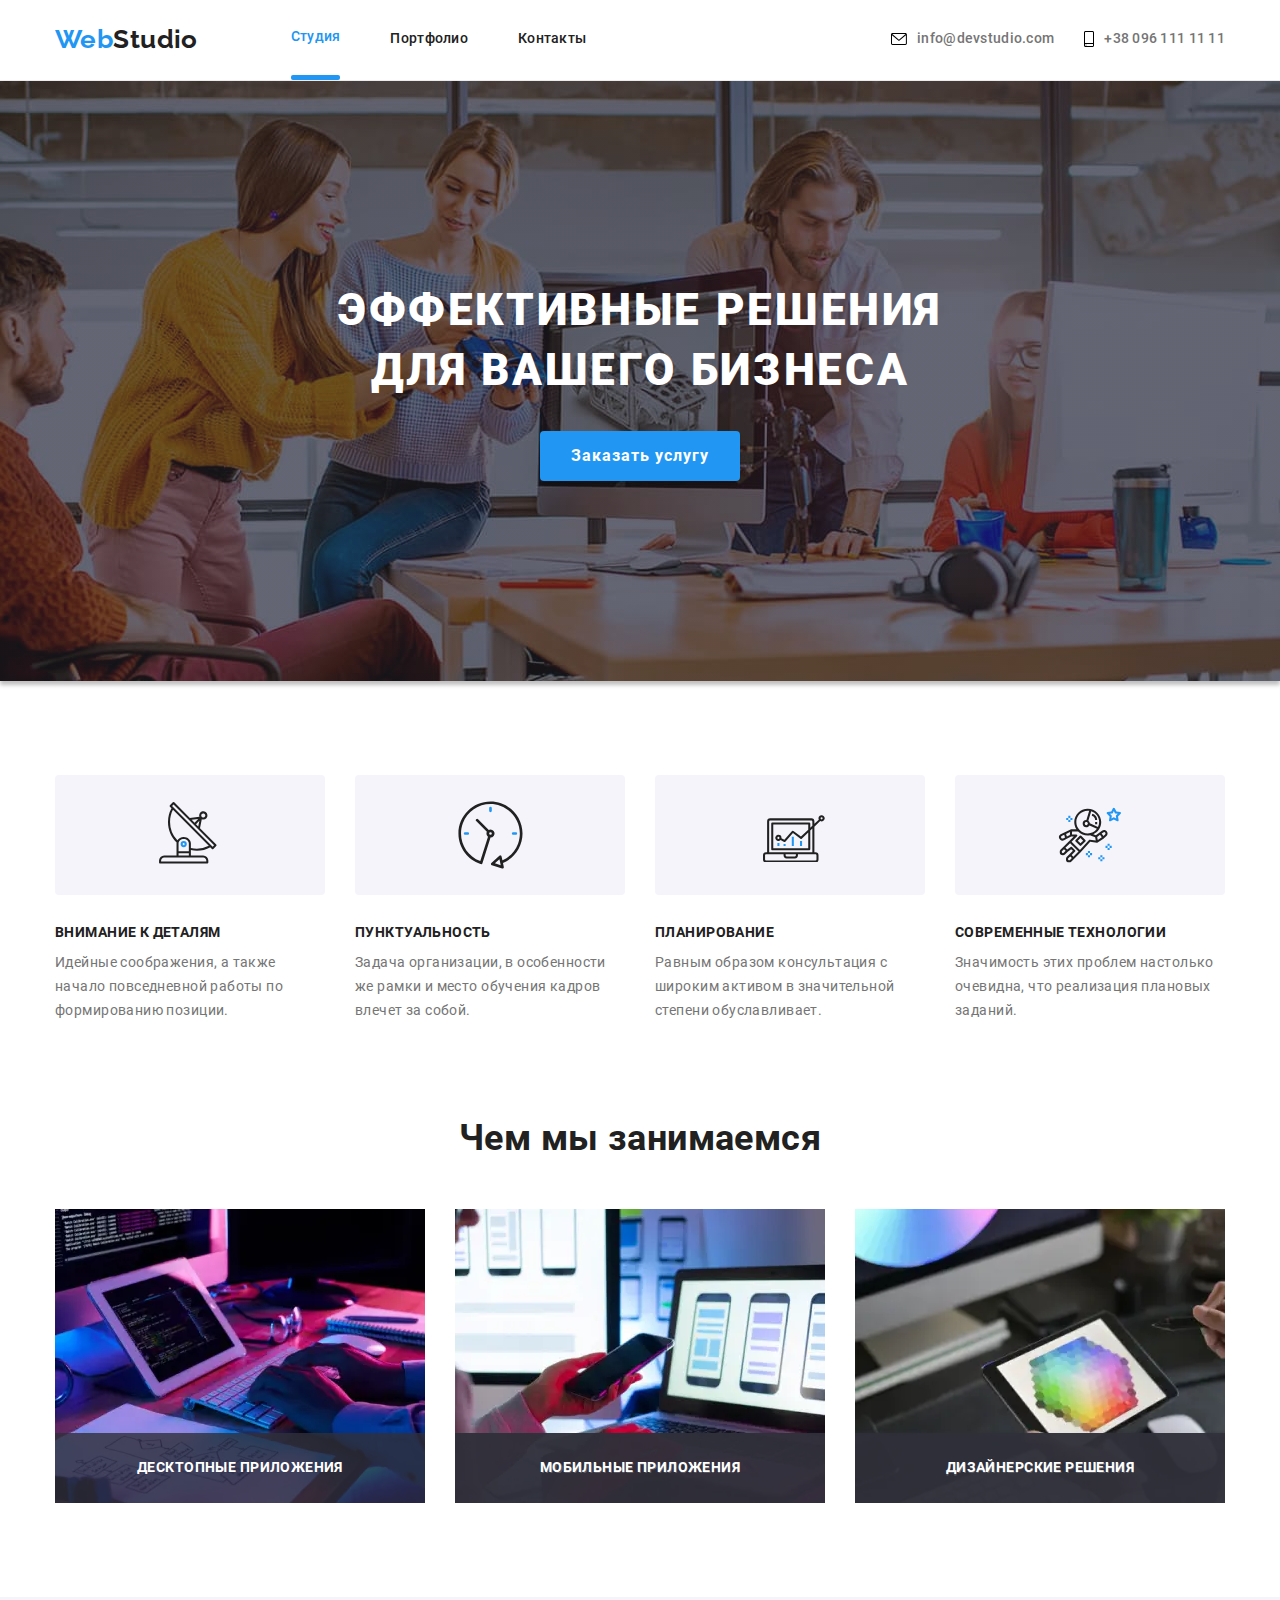
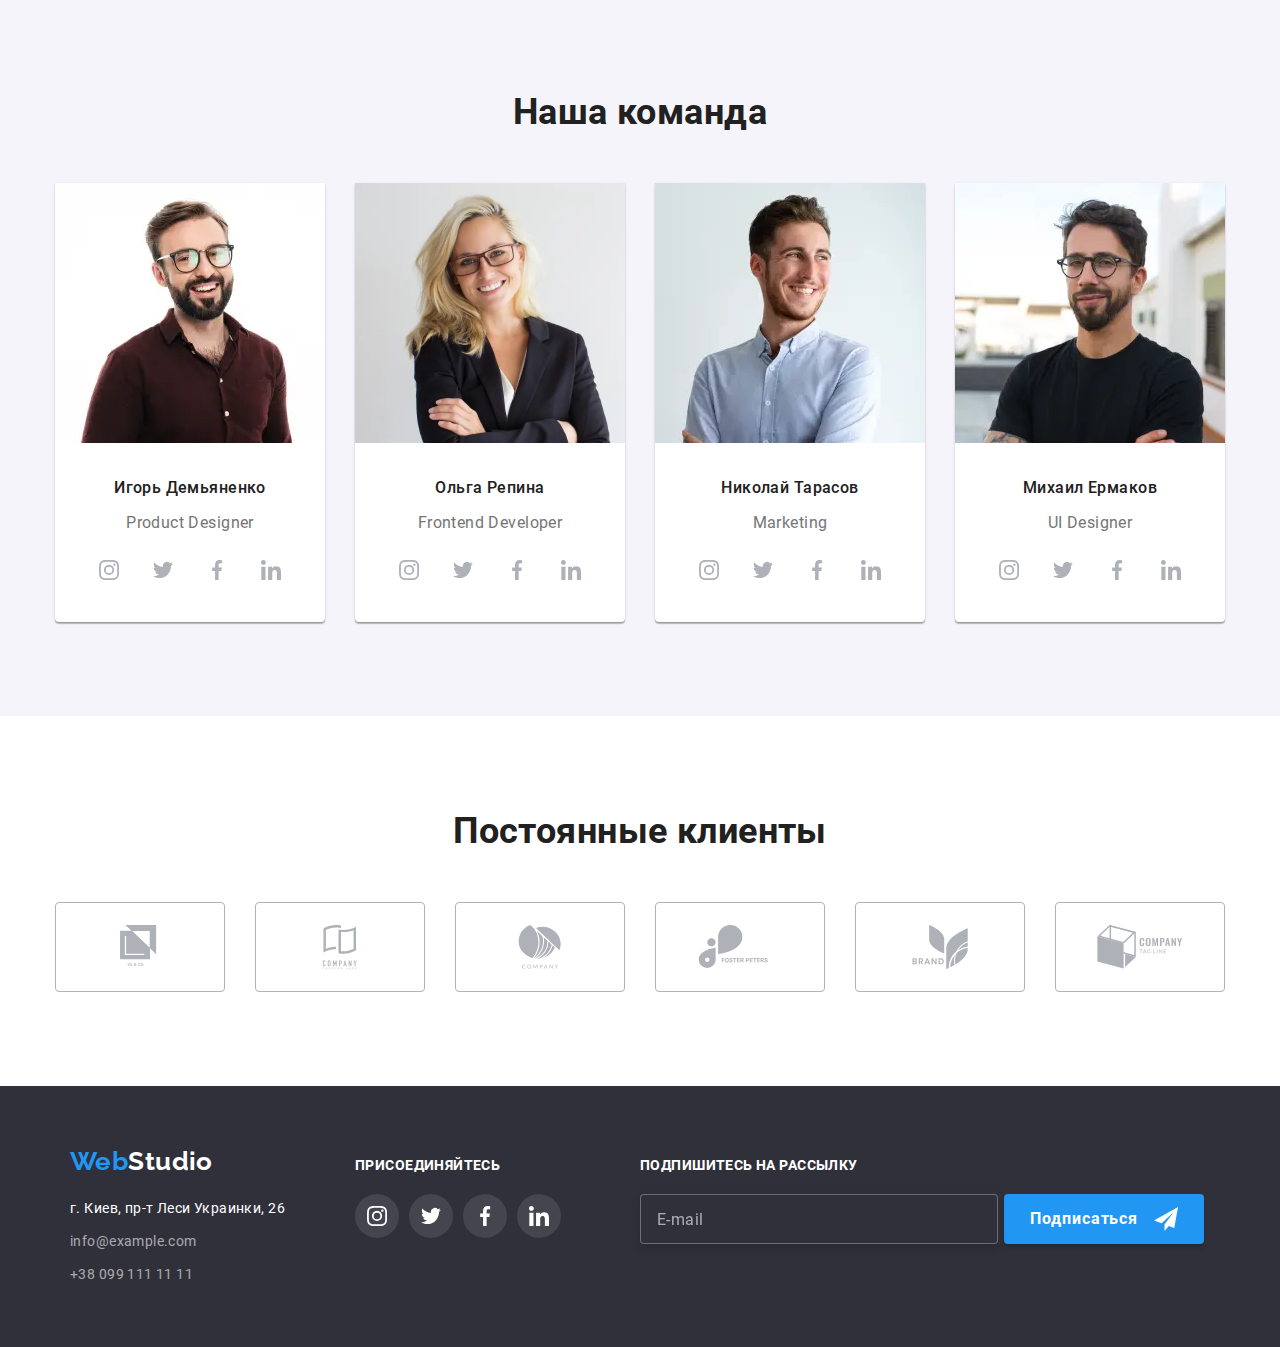
==== commit ad6a0a28: "ДЗ 8 исправлены замечания_2 попытка" ====
--- a/index.html
+++ b/index.html
@@ -67,7 +67,7 @@
                         <a class="mobile-menu__nav-link" href="./index.html">Студия</a>
                     </li>
                     <li class="mobile-menu__nav-item">
-                        <a class="mobile-menu__nav-link" href="/html/portfolio.html">Портфолио</a>
+                        <a class="mobile-menu__nav-link" href="./html/portfolio.html">Портфолио</a>
                     </li>
                     <li class="mobile-menu__nav-item">
                         <a class="mobile-menu__nav-link" href="">Контакты</a>
@@ -185,7 +185,7 @@
                             </svg>
                         </div>
                         <h3 class="advantages__title">Внимание к деталям</h3>
-                        <p>Идейные соображения, а также начало повседневной работы по формированию позиции.</p>
+                        <p class="advantages__text">Идейные соображения, а также начало повседневной работы по формированию позиции.</p>
                     </li>   
 
                     <li class="advantages__item">
@@ -195,7 +195,7 @@
                             </svg>
                         </div>
                         <h3 class="advantages__title">Пунктуальность</h3>
-                        <p>Задача организации, в особенности же рамки и место обучения кадров влечет за собой.</p>
+                        <p class="advantages__text">Задача организации, в особенности же рамки и место обучения кадров влечет за собой.</p>
                     </li>  
 
                     <li class="advantages__item">
@@ -205,7 +205,7 @@
                             </svg>
                         </div>
                         <h3 class="advantages__title">Планирование</h3>
-                        <p>Равным образом консультация с широким активом в значительной степени обуславливает.</p>
+                        <p class="advantages__text">Равным образом консультация с широким активом в значительной степени обуславливает.</p>
                     </li>  
 
                     <li class="advantages__item">
@@ -215,7 +215,7 @@
                             </svg>
                         </div>
                         <h3 class="advantages__title">Современные технологии</h3>
-                        <p>Значимость этих проблем настолько очевидна, что реализация плановых заданий.</p>
+                        <p class="advantages__text">Значимость этих проблем настолько очевидна, что реализация плановых заданий.</p>
                     </li>                    
                 </ul>
             </div>
--- a/css/main.min.css
+++ b/css/main.min.css
@@ -1 +1 @@
-/*! modern-normalize | MIT License | https://github.com/sindresorhus/modern-normalize */html{box-sizing:border-box}*,*::before,*::after{box-sizing:inherit}html{line-height:1.15}body{margin:0}h1{font-size:2em;margin:.67em 0}hr{box-sizing:content-box;height:0}pre{font-family:monospace,monospace;font-size:1em}a{-webkit-text-decoration-skip:objects}abbr[title]{-webkit-text-decoration:underline dotted;text-decoration:underline dotted}b,strong{font-weight:bolder}code,kbd,samp{font-family:monospace,monospace;font-size:1em}small{font-size:80%}sub,sup{font-size:75%;line-height:0;position:relative;vertical-align:baseline}sub{bottom:-0.25em}sup{top:-0.5em}button,input,optgroup,select,textarea{font-family:inherit;font-size:100%;line-height:1.15;margin:0}button,select{text-transform:none}button,[type=reset],[type=submit]{-webkit-appearance:button}button::-moz-focus-inner,[type=button]::-moz-focus-inner,[type=reset]::-moz-focus-inner,[type=submit]::-moz-focus-inner{border-style:none;padding:0}button:-moz-focusring,[type=button]:-moz-focusring,[type=reset]:-moz-focusring,[type=submit]:-moz-focusring{outline:1px dotted ButtonText}fieldset{padding:.35em .75em .625em}legend{padding:0}progress{vertical-align:baseline}[type=number]::-webkit-inner-spin-button,[type=number]::-webkit-outer-spin-button{height:auto}[type=search]{-webkit-appearance:textfield;outline-offset:-2px}[type=search]::-webkit-search-cancel-button,[type=search]::-webkit-search-decoration{-webkit-appearance:none}::-webkit-file-upload-button{-webkit-appearance:button;font:inherit}details{display:block}summary{display:list-item}@font-face{font-family:"Raleway";font-style:normal;font-weight:700;src:url("../fonts/raleway-v19-latin_cyrillic-700.eot");src:local(""),url("../fonts/raleway-v19-latin_cyrillic-700.eot?#iefix") format("embedded-opentype"),url("../fonts/raleway-v19-latin_cyrillic-700.woff2") format("woff2"),url("../fonts/raleway-v19-latin_cyrillic-700.woff") format("woff"),url("../fonts/raleway-v19-latin_cyrillic-700.ttf") format("truetype"),url("../fonts/raleway-v19-latin_cyrillic-700.svg#Raleway") format("svg")}@font-face{font-family:"Roboto";font-style:normal;font-weight:400;src:url("../fonts/roboto-v27-latin_cyrillic-regular.eot");src:local(""),url("../fonts/roboto-v27-latin_cyrillic-regular.eot?#iefix") format("embedded-opentype"),url("../fonts/roboto-v27-latin_cyrillic-regular.woff2") format("woff2"),url("../fonts/roboto-v27-latin_cyrillic-regular.woff") format("woff"),url("../fonts/roboto-v27-latin_cyrillic-regular.ttf") format("truetype"),url("../fonts/roboto-v27-latin_cyrillic-regular.svg#Roboto") format("svg")}@font-face{font-family:"Roboto";font-style:normal;font-weight:500;src:url("../fonts/roboto-v27-latin_cyrillic-500.eot");src:local(""),url("../fonts/roboto-v27-latin_cyrillic-500.eot?#iefix") format("embedded-opentype"),url("../fonts/roboto-v27-latin_cyrillic-500.woff2") format("woff2"),url("../fonts/roboto-v27-latin_cyrillic-500.woff") format("woff"),url("../fonts/roboto-v27-latin_cyrillic-500.ttf") format("truetype"),url("../fonts/roboto-v27-latin_cyrillic-500.svg#Roboto") format("svg")}@font-face{font-family:"Roboto";font-style:normal;font-weight:700;src:url("../fonts/roboto-v27-latin_cyrillic-700.eot");src:local(""),url("../fonts/roboto-v27-latin_cyrillic-700.eot?#iefix") format("embedded-opentype"),url("../fonts/roboto-v27-latin_cyrillic-700.woff2") format("woff2"),url("../fonts/roboto-v27-latin_cyrillic-700.woff") format("woff"),url("../fonts/roboto-v27-latin_cyrillic-700.ttf") format("truetype"),url("../fonts/roboto-v27-latin_cyrillic-700.svg#Roboto") format("svg")}@font-face{font-family:"Roboto";font-style:normal;font-weight:900;src:url("../fonts/roboto-v27-latin_cyrillic-900.eot");src:local(""),url("../fonts/roboto-v27-latin_cyrillic-900.eot?#iefix") format("embedded-opentype"),url("../fonts/roboto-v27-latin_cyrillic-900.woff2") format("woff2"),url("../fonts/roboto-v27-latin_cyrillic-900.woff") format("woff"),url("../fonts/roboto-v27-latin_cyrillic-900.ttf") format("truetype"),url("../fonts/roboto-v27-latin_cyrillic-900.svg#Roboto") format("svg")}body{background-color:var(--primary-bg-color);font-family:Roboto,sans-serif;color:#757575;font-size:14px;font-weight:400;line-height:1.71;letter-spacing:.03em}h1,h2,h3,h4,p{margin:0}ul{list-style:none;padding:0;margin:0}a{text-decoration:none}img{display:block;max-width:100%;height:auto}.container{width:100%;margin-left:auto;margin-right:auto;padding-left:15px;padding-right:15px}@media screen and (min-width: 480px){.container{max-width:480px}}@media screen and (min-width: 768px){.container{max-width:768px}}@media screen and (min-width: 1200px){.container{max-width:1200px}}.button{display:flex;justify-content:space-evenly;align-items:center;border:0px;margin:0 auto;padding:10px;min-width:200px;font-family:inherit;font-size:16px;font-weight:700;line-height:1.88;letter-spacing:.06em;color:#fff;background-color:#2196f3;box-shadow:0px 4px 4px rgba(0,0,0,.15);border-radius:4px;cursor:pointer;transition:background-color 250ms cubic-bezier(0.4, 0, 0.2, 1)}.button:hover,.button:focus{background-color:#188ce8;transition:background-color 250ms cubic-bezier(0.4, 0, 0.2, 1)}.logo{font-family:Raleway;font-weight:700;font-size:26px;line-height:1.19;color:#2196f3}.logo-header--end{margin-right:93px;color:#212121}@media screen and (min-width: 768px)and (max-width: 1199.98px){.logo-header--end{margin-right:88px}}.logo-footer--end{display:inline-block;margin-bottom:20px;color:#fff}@media screen and (max-width: 1199.98px){.logo{font-size:24px;line-height:1.17;margin:0}}.header-nav{display:flex;align-items:center}.header-nav__list{display:flex;align-items:center}@media screen and (max-width: 767.98px){.header-nav__list{display:none}}.header-nav__item{line-height:1.14;letter-spacing:.02em}.header-nav__item+.header-nav__item{margin-left:50px}.header-nav__link{font-weight:500;line-height:1.14;letter-spacing:.02em;color:#212121;transition:color 250ms cubic-bezier(0.4, 0, 0.2, 1)}.header-nav__link:hover,.header-nav__link:focus{color:#2196f3}.header-nav__link--current{color:#2196f3}.header-nav__link--current::after{content:"";display:block;width:100%;height:5px;background-color:currentColor;border-radius:2px;transform:translateY(25px)}.header-contact{display:flex;align-items:center;margin-left:auto}@media screen and (max-width: 767.98px){.header-contact{display:none}}@media screen and (min-width: 768px)and (max-width: 1199.98px){.header-contact{display:block}}.header-contact__item{font-weight:500;line-height:1.14;letter-spacing:.02em}.header-contact__item+.header-contact__item{margin-left:30px}@media screen and (min-width: 768px)and (max-width: 1199.98px){.header-contact__item{font-size:12px;font-weight:500;line-height:1.17}.header-contact__item+.header-contact__item{margin-top:10px;margin-left:0}}.header-contact__link{display:flex;align-items:center;color:#757575;transition:color 250ms cubic-bezier(0.4, 0, 0.2, 1)}.header-contact__link:hover,.header-contact__link:focus{color:#2196f3}.header-contact__icon{margin-right:10px;fill:var("primary-text")}.header-contact__icon:hover,.header-contact__icon:focus{fill:#2196f3}@media screen and (min-width: 768px)and (max-width: 1199.98px){.header-contact__icon{margin-right:8px}}.icon-envelope{width:16px;height:12px;fill:var("primary-text")}@media screen and (min-width: 768px)and (max-width: 1199.98px){.icon-envelope{width:14px;height:10px}}.icon-phone{width:10px;height:16px;fill:var("primary-text")}@media screen and (min-width: 768px)and (max-width: 1199.98px){.icon-phone{width:10px;height:14px}}.mobile-menu-btn{z-index:101;width:40px;height:40px;margin-left:auto;padding:0;background-color:transparent;border:none}@media screen and (min-width: 768px){.mobile-menu-btn{display:none}}.mobile-menu-btn .icon-close{display:none}.mobile-menu-btn.is-open .icon-close{display:block}.mobile-menu-btn.is-open .icon-menu{display:none}.mobile-menu-btn:hover,.mobile-menu-btn:focus{fill:#2196f3}.mobile-menu{z-index:100;position:absolute;top:0;right:0;display:none;width:100%;max-width:767.98px;height:100vh;padding:48px 40px;background-color:#fff;box-shadow:0px 1px 1px rgba(0,0,0,.12),0px 4px 4px rgba(0,0,0,.06),1px 4px 6px rgba(0,0,0,.16)}.mobile-menu.is-open{display:block}.mobile-menu-icon{width:40px;height:40px}.mobile-menu__nav-list{margin-bottom:302px}.mobile-menu__nav-item+.mobile-menu__nav-item{margin-top:32px}.mobile-menu__nav-link{font-weight:500;font-size:40px;line-height:1.18;letter-spacing:.02em;color:#212121;transition:color 250ms cubic-bezier(0.4, 0, 0.2, 1)}.mobile-menu__nav-link:hover,.mobile-menu__nav-link:focus{color:#2196f3;transition:color 250ms cubic-bezier(0.4, 0, 0.2, 1)}.mobile-menu__contact-list{margin-bottom:64px}.mobile-menu__contact-item+.mobile-menu__contact-item{margin-top:32px}.mobile-menu__contact-link{font-weight:500;font-size:24px;line-height:1.17;letter-spacing:.02em;color:#757575}.mobile-menu__contact-link--inverted{font-weight:500;font-size:34px;line-height:1.18;letter-spacing:.02em;color:#2196f3}.mobile-menu__social-list{display:flex;justify-content:start}.mobile-menu__social-link{margin-right:20px;font-weight:500;font-size:18px;line-height:1.22;letter-spacing:.02em;color:#2196f3}.section__title{text-align:center;margin-bottom:50px;font-weight:700;font-size:36px;line-height:1.17;color:#212121}@media screen and (min-width: 768px)and (max-width: 1199.98px){.section__title{margin-bottom:30px}}.section__title--hidden{display:none}.hero-title{width:696px;height:120px;margin-left:auto;margin-right:auto;margin-bottom:30px;font-weight:900;font-size:44px;line-height:1.36;letter-spacing:.06em;text-transform:uppercase;text-align:center;color:#fff}@media screen and (max-width: 1199.98px){.hero-title{width:360px;height:84px;font-size:26px;line-height:1.62}}@media screen and (min-width: 319.98px)and (max-width: 380px){.hero-title{width:300px;height:120px;font-size:26px;line-height:1.62}}.form-button__close{position:absolute;right:8px;top:8px;width:30px;height:30px;border:1px solid rgba(0,0,0,.1);background-color:#fff;border-radius:50%;cursor:pointer}.form-button__close::before,.form-button__close::after{content:" ";position:absolute;height:18px;width:2px;background-color:#212121}.form-button__close:before{transform:rotate(45deg) translate(-6px, -6px)}.form-button__close:after{transform:rotate(-45deg) translate(6px, -6px)}.form-button__close:hover::before,.form-button__close:hover::after,.form-button__close:focus::before,.form-button__close:focus::after{background-color:#2196f3;transition:background-color 250ms cubic-bezier(0.4, 0, 0.2, 1)}.advantages__icons{display:flex;justify-content:center;align-items:center;background-color:#f5f4fa;height:120px;border-radius:4px;background-size:cover;margin-bottom:30px}.icon__antenna{width:66px;height:70px}.icon__clock{width:67px;height:70px}.icon__diagram{width:70px;height:54px}.icon__astronaut{width:70px;height:62px}.team__item--title{margin-top:30px;margin-bottom:10px;font-weight:500;font-size:16px;line-height:1.88;color:#212121}.team__text{text-align:center;margin-bottom:16px;font-size:16px;line-height:1.19}.social-icons{display:inline-flex}@media screen and (min-width: 320px)and (max-width: 1199.98px){.social-icons{margin-bottom:24px}}.social-icons__item+.social-icons__item{margin-left:10px}.social-icons__link{display:flex;justify-content:center;align-items:center;background-color:transparent;border-radius:50%;width:44px;height:44px;transition:background-color 250ms cubic-bezier(0.4, 0, 0.2, 1)}.social-icons__link:hover,.social-icons__link:focus{background-color:#2196f3;transition:background-color 250ms cubic-bezier(0.4, 0, 0.2, 1)}.social-icons__img{width:20px;height:20px;fill:#afb1b8;transition:fill 250ms cubic-bezier(0.4, 0, 0.2, 1)}.social-icons__link:hover .social-icons__img,.social-icons__link:focus .social-icons__img{fill:#fff;transition:fill 250ms cubic-bezier(0.4, 0, 0.2, 1)}.clients__link{display:flex;height:inherit;justify-content:center;align-items:center;border-radius:4px;border:1px solid #afb1b8;fill:#afb1b8;transition:border 250ms cubic-bezier(0.4, 0, 0.2, 1)}.clients__link:hover,.clients__link:focus{border:1px solid #2196f3}.clients__link:hover .clients__icons,.clients__link:focus .clients__icons{fill:#2196f3}.clients__icons{width:100%;height:44px;fill:#afb1b8;transition:fill 250ms cubic-bezier(0.4, 0, 0.2, 1)}.footer__adress{font-style:normal;color:#fff}.footer-contact__item{margin-top:9px}@media screen and (min-width: 320px)and (max-width: 1199.98px){.footer-contact__item{margin-top:8px}}.footer-contact__link{display:block;color:rgba(255,255,255,.6);transition:color 250ms cubic-bezier(0.4, 0, 0.2, 1)}.footer-contact__link:hover,.footer-contact__link:focus{color:#2196f3;transition:color 250ms cubic-bezier(0.4, 0, 0.2, 1)}.footer__title{margin-bottom:20px;font-weight:700;font-size:14px;line-height:1.14;color:#fff;text-transform:uppercase}.social-icons__link--accent{background-color:rgba(255,255,255,.1);transition:background-color 250ms cubic-bezier(0.4, 0, 0.2, 1)}.social-icons__img--accent{fill:#fff}.footer-form{display:flex;justify-content:space-between;align-items:center}.footer-form input::-moz-placeholder{font-size:16px;font-weight:400;line-height:12.5;letter-spacing:.03em;color:rgba(255,255,255,.6)}.footer-form input:-ms-input-placeholder{font-size:16px;font-weight:400;line-height:12.5;letter-spacing:.03em;color:rgba(255,255,255,.6)}.footer-form input::placeholder{font-size:16px;font-weight:400;line-height:12.5;letter-spacing:.03em;color:rgba(255,255,255,.6)}.footer-form__input{display:flex;justify-content:center;align-items:center;width:358px;height:50px;border:1px solid rgba(255,255,255,.3);box-sizing:border-box;filter:drop-shadow(0px 4px 4px rgba(0, 0, 0, 0.15));border-radius:4px;background-color:#2f303a;padding-left:16px;font-size:16px;color:#fff}@media screen and (min-width: 320px)and (max-width: 479.98px){.footer-form__input{margin-right:auto;margin-left:auto;margin-bottom:20px;width:300px}}@media screen and (min-width: 480px)and (max-width: 1199.98px){.footer-form__input{margin-right:auto;margin-left:auto;margin-bottom:20px;width:450px}}@media screen and (min-width: 320px)and (max-width: 1199.98px){.footer-form{display:block}}.footer-icon__send{width:24px;height:24px}.example-select{display:flex;justify-content:center;margin-bottom:50px}@media screen and (min-width: 480px)and (max-width: 767.98px){.example-select{max-width:480px;flex-wrap:wrap;justify-content:start;margin-bottom:25px}}.example-select__item+.example-select__item{margin-left:8px;margin-bottom:15px}.example-select__button{padding:6px 22px;border:none;font-size:16px;font-weight:500;line-height:1.63;letter-spacing:.03em;border-radius:4px;background-color:#f5f4fa;color:#212121;cursor:pointer;transition:background-color 250ms cubic-bezier(0.4, 0, 0.2, 1),color 250ms cubic-bezier(0.4, 0, 0.2, 1)}.example-select__button:hover,.example-select__button:focus{color:#fff;background-color:#2196f3;box-shadow:0px 3px 1px rgba(0,0,0,.1),0px 1px 2px rgba(0,0,0,.08),0px 2px 2px rgba(0,0,0,.12)}.example-work__title{margin-top:20px;margin-bottom:4px;margin-left:24px;font-size:18px;font-weight:700;line-height:2;letter-spacing:.06em;color:#212121}.example-work__text{margin-left:24px;margin-bottom:20px;font-size:16px;line-height:1.88;color:#757575}.example-work__thumb{position:relative;overflow:hidden}.example-work__overlay{position:absolute;top:0;left:0;width:100%;height:100%;background-color:rgba(33,150,243,.9);transform:translateY(100%);transition:transform 250ms cubic-bezier(0.4, 0, 0.2, 1);padding:63px 24px;font-size:18px;line-height:1.56;color:#fff}.example-work__link:hover .example-work__overlay,.example-work__link:focus .example-work__overlay{transform:translateY(0);transition:transform 250ms cubic-bezier(0.4, 0, 0.2, 1)}.backdrop{position:fixed;top:0;left:0;width:100%;height:100%;background-color:rgba(0,0,0,.2);opacity:1;visibility:visible;transition:opacity 250ms cubic-bezier(0.4, 0, 0.2, 1)}.is-hidden{visibility:hidden;opacity:0;pointer-events:none;transition:opacity 250ms cubic-bezier(0.4, 0, 0.2, 1)}.header-section{position:relative;padding-top:24px;padding-bottom:25px;border-bottom:1px solid #ececec}@media screen and (max-width: 767.98px){.header-section{padding-top:10px;padding-bottom:10px}}@media screen and (min-width: 768px)and (max-width: 1199.98px){.header-section{padding-top:21px;padding-bottom:21px}}.header-page{display:flex;flex-basis:100%;align-items:center}.hero-section{max-width:1600px;margin-right:auto;margin-left:auto;padding-top:200px;padding-bottom:200px;background-color:#2f303a;background-image:linear-gradient(to left, rgba(47, 48, 58, 0.4), rgba(47, 48, 58, 0.4)),url(../images/main/mobile/hero_overlay.png),url(../images/main/mobile/hero_mobile.jpg);background-repeat:no-repeat;background-position:center;background-size:cover;box-shadow:0px 4px 4px rgba(0,0,0,.25)}@media(min-device-pixel-ratio: 2),(-webkit-min-device-pixel-ratio: 2),(min-resolution: 192dpi),(min-resolution: 2dppx){.hero-section{background-image:url(../images/main/mobile/hero_overlay@2x.png),url(../images/main/mobile/hero_mobile@2x.jpg)}}@media screen and (min-width: 480px){.hero-section{background-image:url(../images/main/tablet/hero_overlay.png),url(../images/main/tablet/hero_tablet.jpg)}}@media screen and (min-width: 480px)and (min-device-pixel-ratio: 2),screen and (min-width: 480px)and (-webkit-min-device-pixel-ratio: 2),screen and (min-width: 480px)and (min-resolution: 192dpi),screen and (min-width: 480px)and (min-resolution: 2dppx){.hero-section{background-image:url(../images/main/tablet/hero_overlay@2x.png),url(../images/main/tablet/hero_tablet@2x.jpg)}}@media screen and (min-width: 768px){.hero-section{background-image:url(../images/main/desktop/hero_overlay.png),url(../images/main/desktop/hero_desktop.jpg)}}@media screen and (min-width: 768px)and (min-device-pixel-ratio: 2),screen and (min-width: 768px)and (-webkit-min-device-pixel-ratio: 2),screen and (min-width: 768px)and (min-resolution: 192dpi),screen and (min-width: 768px)and (min-resolution: 2dppx){.hero-section{background-image:url(../images/main/desktop/hero_overlay@2x.png),url(../images/main/desktop/hero_desktop@2x.jpg)}}@media screen and (min-width: 480px)and (max-width: 767.98px){.hero-section{max-width:480px}}@media screen and (min-width: 768px)and (max-width: 1199.98px){.hero-section{max-width:768px}}@media screen and (max-width: 1199.98px){.hero-section{padding-top:118px;padding-bottom:118px}}.advantages-section{padding-top:94px;padding-bottom:94px}@media screen and (min-width: 768px)and (max-width: 1199.98px){.advantages-section{padding-top:60px;padding-bottom:60px}}.advantages__list{display:flex;flex-basis:100%;flex-wrap:wrap;margin-left:-30px}.advantages__item{margin-left:30px}@media screen and (min-width: 480px){.advantages__item{flex-basis:calc(100% - 30px)}}@media screen and (min-width: 768px)and (max-width: 1199.98px){.advantages__item{flex-basis:calc((100% - 30px * 2) / 2)}}@media screen and (min-width: 1200px){.advantages__item{flex-basis:calc((100% - 30px * 4) / 4)}}.advantages__title{margin-bottom:10px;font-weight:700;font-size:14px;line-height:1.14;color:#212121;text-transform:uppercase}.activity-section{display:none;padding-bottom:94px}@media screen and (min-width: 1200px){.activity-section{display:inline}}.activity__list{display:flex;flex-basis:100%;flex-wrap:wrap;margin-left:-30px}.activity__item{width:calc((100% - 30px * 3) / 3);height:auto;position:relative}.activity__item{margin-left:30px}.activity__text{position:absolute;left:0;bottom:0;width:100%;padding-top:27px;padding-bottom:27px;background-color:rgba(47,48,58,.8);text-align:center;font-weight:700;line-height:1.14;text-transform:uppercase;color:#fff}.team-section{padding-top:94px;padding-bottom:94px;background:#f5f4fa}@media screen and (min-width: 768px)and (max-width: 1199.98px){.team-section{padding-top:60px;padding-bottom:60px}}.team__list{display:flex;flex-basis:100%;flex-wrap:wrap;margin-left:-30px;margin-bottom:-30px}.team__item{text-align:center;margin-left:30px;margin-bottom:30px;background-color:#fff;box-shadow:0px 1px 3px rgba(0,0,0,.12),0px 1px 1px rgba(0,0,0,.14),0px 2px 1px rgba(0,0,0,.2);border-radius:0px 0px 4px 4px}@media screen and (min-width: 480px)and (max-width: 767.98px){.team__item{flex-basis:calc(100% - 30px)}}@media screen and (min-width: 768px)and (max-width: 1199.98px){.team__item{flex-basis:calc((100% - 30px * 2) / 2)}}@media screen and (min-width: 1200px){.team__item{flex-basis:calc((100% - 30px * 4) / 4)}}.clients-section{padding-top:94px;padding-bottom:94px}@media screen and (min-width: 320px)and (max-width: 1199.98px){.clients-section{padding-top:60px;padding-bottom:60px}}.clients__list{display:flex;flex-basis:100%;flex-wrap:wrap;justify-content:center;align-items:center;margin-left:-30px;margin-bottom:-30px}.clients__item{margin-left:30px;margin-bottom:30px;height:90px}@media screen and (min-width: 480px){.clients__item{flex-basis:calc((100% - 30px * 2) / 2)}}@media screen and (min-width: 768px){.clients__item{flex-basis:calc((100% - 30px * 3) / 3)}}@media screen and (min-width: 1200px){.clients__item{flex-basis:calc((100% - 30px * 6) / 6)}}.footer-section{padding-top:60px;padding-bottom:60px;background:#2f303a}.footer__list{display:flex;flex-wrap:wrap;justify-content:space-evenly;align-items:baseline}@media screen and (min-width: 320px)and (max-width: 767.98px){.footer__list{display:block;text-align:center}}@media screen and (min-width: 768px)and (max-width: 1199.98px){.footer__list{flex-basis:calc(100% / 2)}}.footer__item{flex-basis:calc((50% - 45px) / 2)}.footer__item:last-child{flex-basis:calc(50% - 15px)}@media screen and (min-width: 320px)and (max-width: 1199.98px){.footer__item{display:block;text-align:center;margin-bottom:60px}.footer__item:last-child{margin-bottom:0}}@media screen and (min-width: 768px)and (max-width: 1199.98px){.footer__item{display:block;flex-basis:calc(100% / 2);text-align:center}}.example-section{padding-top:94px;padding-bottom:94px}@media screen and (min-width: 480px)and (max-width: 767.98px){.example-section{padding-top:60px;padding-bottom:40px}}.example-work__list{display:flex;flex-basis:100%;flex-wrap:wrap;margin-left:-30px;margin-bottom:-30px}.example-work__item{height:404px;margin-left:30px;margin-bottom:30px;background-size:cover;background-color:#fff;border:1px solid #eee}@media screen and (min-width: 480px){.example-work__item{flex-basis:calc(100% - 30px)}}@media screen and (min-width: 768px){.example-work__item{flex-basis:calc((100% - 30px * 2) / 2)}}@media screen and (min-width: 1200px){.example-work__item{flex-basis:calc((100% - 30px * 3) / 3)}}.example-work__item:hover,.example-work__item:focus{box-shadow:0px 1px 1px rgba(0,0,0,.12),0px 4px 4px rgba(0,0,0,.06),1px 4px 6px rgba(0,0,0,.16)}.form-section{position:relative;margin:10vh auto;padding:40px;width:528px;height:581px;background-color:#fff;box-shadow:0px 1px 3px rgba(0,0,0,.12),0px 1px 1px rgba(0,0,0,.14),0px 2px 1px rgba(0,0,0,.2);border-radius:4px}@media screen and (min-width: 480px)and (max-width: 1199.98px){.form-section{width:450px;height:609px}}.form-title{font-size:20px;font-weight:700;line-height:1.15;letter-spacing:.03em;text-align:center;color:#212121;margin-bottom:12px}.form-field{position:relative;display:block;margin-bottom:10px}.form-field:focus-within>.form-icon{fill:#2196f3;transition:fill 250ms cubic-bezier(0.4, 0, 0.2, 1)}.form-label{display:block;margin-bottom:4px;font-size:12px;line-height:1.17;letter-spacing:.01em;color:#757575}.form-input{width:100%;height:40px;padding-left:42px;border:1px solid rgba(33,33,33,.2);box-sizing:border-box;border-radius:4px;cursor:pointer}.form-input:focus{outline:none;border-color:#2196f3;transition:border-color 250ms cubic-bezier(0.4, 0, 0.2, 1)}.form-input:-webkit-autofill,.form-input:-webkit-autofill:focus{-webkit-text-fill-color:currentColor}.form-icon{position:absolute;top:50%;left:12px;display:inline-block;width:18px;height:18px;cursor:pointer}.form-textarea{resize:none;height:120px;padding:12px 16px}.form-textarea::-moz-placeholder{font-size:12px;line-height:1.17;letter-spacing:.01em;color:rgba(117,117,117,.5)}.form-textarea:-ms-input-placeholder{font-size:12px;line-height:1.17;letter-spacing:.01em;color:rgba(117,117,117,.5)}.form-textarea::placeholder{font-size:12px;line-height:1.17;letter-spacing:.01em;color:rgba(117,117,117,.5)}.form-checkbox{display:inline-block;position:relative;margin-top:20px;margin-bottom:30px}.form-checkbox__input{opacity:0}.form-checkbox__input:checked+.icon-checkbox{background-color:#2196f3;transition:background-color 250ms cubic-bezier(0.4, 0, 0.2, 1)}.form-checkbox__input:focus+.icon-checkbox{box-shadow:0 0 0 2.7px #212121;transition:box-shadow 250ms cubic-bezier(0.4, 0, 0.2, 1)}.form-checkbox__input:checked:focus+.icon-checkbox{background-color:#2196f3;transition:background-color 250ms cubic-bezier(0.4, 0, 0.2, 1)}.form-checkbox__label{padding-left:16px}@media screen and (min-width: 480px)and (max-width: 1199.98px){.form-checkbox__label{font-size:12px;line-height:1.17;padding-left:7px}}.form-checkbox__link{-webkit-text-decoration-line:underline;text-decoration-line:underline;color:#2196f3}@media screen and (min-width: 480px)and (max-width: 1199.98px){.form-checkbox__link{font-size:12px;line-height:1.17}}.icon-checkbox{position:absolute;top:50%;left:0;transform:translateY(-50%);width:16px;height:15px;background-color:#fff;box-shadow:0 0 0 2px #212121;border-radius:2px;transition:background-color 250ms cubic-bezier(0.4, 0, 0.2, 1),box-shadow 250ms cubic-bezier(0.4, 0, 0.2, 1)}/*# sourceMappingURL=main.min.css.map */+/*! modern-normalize | MIT License | https://github.com/sindresorhus/modern-normalize */html{box-sizing:border-box}*,*::before,*::after{box-sizing:inherit}html{line-height:1.15}body{margin:0}h1{font-size:2em;margin:.67em 0}hr{box-sizing:content-box;height:0}pre{font-family:monospace,monospace;font-size:1em}a{-webkit-text-decoration-skip:objects}abbr[title]{-webkit-text-decoration:underline dotted;text-decoration:underline dotted}b,strong{font-weight:bolder}code,kbd,samp{font-family:monospace,monospace;font-size:1em}small{font-size:80%}sub,sup{font-size:75%;line-height:0;position:relative;vertical-align:baseline}sub{bottom:-0.25em}sup{top:-0.5em}button,input,optgroup,select,textarea{font-family:inherit;font-size:100%;line-height:1.15;margin:0}button,select{text-transform:none}button,[type=reset],[type=submit]{-webkit-appearance:button}button::-moz-focus-inner,[type=button]::-moz-focus-inner,[type=reset]::-moz-focus-inner,[type=submit]::-moz-focus-inner{border-style:none;padding:0}button:-moz-focusring,[type=button]:-moz-focusring,[type=reset]:-moz-focusring,[type=submit]:-moz-focusring{outline:1px dotted ButtonText}fieldset{padding:.35em .75em .625em}legend{padding:0}progress{vertical-align:baseline}[type=number]::-webkit-inner-spin-button,[type=number]::-webkit-outer-spin-button{height:auto}[type=search]{-webkit-appearance:textfield;outline-offset:-2px}[type=search]::-webkit-search-cancel-button,[type=search]::-webkit-search-decoration{-webkit-appearance:none}::-webkit-file-upload-button{-webkit-appearance:button;font:inherit}details{display:block}summary{display:list-item}@font-face{font-family:"Raleway";font-style:normal;font-weight:700;src:url("../fonts/raleway-v19-latin_cyrillic-700.eot");src:local(""),url("../fonts/raleway-v19-latin_cyrillic-700.eot?#iefix") format("embedded-opentype"),url("../fonts/raleway-v19-latin_cyrillic-700.woff2") format("woff2"),url("../fonts/raleway-v19-latin_cyrillic-700.woff") format("woff"),url("../fonts/raleway-v19-latin_cyrillic-700.ttf") format("truetype"),url("../fonts/raleway-v19-latin_cyrillic-700.svg#Raleway") format("svg")}@font-face{font-family:"Roboto";font-style:normal;font-weight:400;src:url("../fonts/roboto-v27-latin_cyrillic-regular.eot");src:local(""),url("../fonts/roboto-v27-latin_cyrillic-regular.eot?#iefix") format("embedded-opentype"),url("../fonts/roboto-v27-latin_cyrillic-regular.woff2") format("woff2"),url("../fonts/roboto-v27-latin_cyrillic-regular.woff") format("woff"),url("../fonts/roboto-v27-latin_cyrillic-regular.ttf") format("truetype"),url("../fonts/roboto-v27-latin_cyrillic-regular.svg#Roboto") format("svg")}@font-face{font-family:"Roboto";font-style:normal;font-weight:500;src:url("../fonts/roboto-v27-latin_cyrillic-500.eot");src:local(""),url("../fonts/roboto-v27-latin_cyrillic-500.eot?#iefix") format("embedded-opentype"),url("../fonts/roboto-v27-latin_cyrillic-500.woff2") format("woff2"),url("../fonts/roboto-v27-latin_cyrillic-500.woff") format("woff"),url("../fonts/roboto-v27-latin_cyrillic-500.ttf") format("truetype"),url("../fonts/roboto-v27-latin_cyrillic-500.svg#Roboto") format("svg")}@font-face{font-family:"Roboto";font-style:normal;font-weight:700;src:url("../fonts/roboto-v27-latin_cyrillic-700.eot");src:local(""),url("../fonts/roboto-v27-latin_cyrillic-700.eot?#iefix") format("embedded-opentype"),url("../fonts/roboto-v27-latin_cyrillic-700.woff2") format("woff2"),url("../fonts/roboto-v27-latin_cyrillic-700.woff") format("woff"),url("../fonts/roboto-v27-latin_cyrillic-700.ttf") format("truetype"),url("../fonts/roboto-v27-latin_cyrillic-700.svg#Roboto") format("svg")}@font-face{font-family:"Roboto";font-style:normal;font-weight:900;src:url("../fonts/roboto-v27-latin_cyrillic-900.eot");src:local(""),url("../fonts/roboto-v27-latin_cyrillic-900.eot?#iefix") format("embedded-opentype"),url("../fonts/roboto-v27-latin_cyrillic-900.woff2") format("woff2"),url("../fonts/roboto-v27-latin_cyrillic-900.woff") format("woff"),url("../fonts/roboto-v27-latin_cyrillic-900.ttf") format("truetype"),url("../fonts/roboto-v27-latin_cyrillic-900.svg#Roboto") format("svg")}body{background-color:var(--primary-bg-color);font-family:Roboto,sans-serif;color:#757575;font-size:14px;font-weight:400;line-height:1.71;letter-spacing:.03em}h1,h2,h3,h4,p{margin:0}ul{list-style:none;padding:0;margin:0}a{text-decoration:none}img{display:block;max-width:100%;height:auto}.container{width:100%;margin-left:auto;margin-right:auto;padding-left:15px;padding-right:15px}@media screen and (min-width: 480px){.container{max-width:480px}}@media screen and (min-width: 768px){.container{max-width:768px}}@media screen and (min-width: 1200px){.container{max-width:1200px}}.button{display:flex;justify-content:space-evenly;align-items:center;border:0px;margin:0 auto;padding:10px;min-width:200px;font-family:inherit;font-size:16px;font-weight:700;line-height:1.88;letter-spacing:.06em;color:#fff;background-color:#2196f3;box-shadow:0px 4px 4px rgba(0,0,0,.15);border-radius:4px;cursor:pointer;transition:background-color 250ms cubic-bezier(0.4, 0, 0.2, 1)}.button:hover,.button:focus{background-color:#188ce8;transition:background-color 250ms cubic-bezier(0.4, 0, 0.2, 1)}.logo{font-family:Raleway;font-weight:700;font-size:26px;line-height:1.19;color:#2196f3}.logo-header--end{margin-right:93px;color:#212121}@media screen and (min-width: 768px)and (max-width: 1199.98px){.logo-header--end{margin-right:88px}}.logo-footer--end{display:inline-block;margin-bottom:20px;color:#fff}@media screen and (max-width: 1199.98px){.logo{font-size:24px;line-height:1.17;margin:0}}.header-nav{display:flex;align-items:center}.header-nav__list{display:flex;align-items:center}@media screen and (max-width: 767.98px){.header-nav__list{display:none}}.header-nav__item{line-height:1.14;letter-spacing:.02em}.header-nav__item+.header-nav__item{margin-left:50px}.header-nav__link{font-weight:500;line-height:1.14;letter-spacing:.02em;color:#212121;transition:color 250ms cubic-bezier(0.4, 0, 0.2, 1)}.header-nav__link:hover,.header-nav__link:focus{color:#2196f3}.header-nav__link--current{color:#2196f3}.header-nav__link--current::after{content:"";display:block;width:100%;height:5px;background-color:currentColor;border-radius:2px;transform:translateY(30px)}.header-contact{display:flex;align-items:center;margin-left:auto}@media screen and (max-width: 767.98px){.header-contact{display:none}}@media screen and (min-width: 768px)and (max-width: 1199.98px){.header-contact{display:block}}.header-contact__item{font-weight:500;line-height:1.14;letter-spacing:.02em}.header-contact__item+.header-contact__item{margin-left:30px}@media screen and (min-width: 768px)and (max-width: 1199.98px){.header-contact__item{font-size:12px;font-weight:500;line-height:1.17}.header-contact__item+.header-contact__item{margin-top:10px;margin-left:0}}.header-contact__link{display:flex;align-items:center;color:#757575;transition:color 250ms cubic-bezier(0.4, 0, 0.2, 1)}.header-contact__link:hover,.header-contact__link:focus{color:#2196f3}.header-contact__icon{margin-right:10px;fill:var("primary-text")}.header-contact__icon:hover,.header-contact__icon:focus{fill:#2196f3}@media screen and (min-width: 768px)and (max-width: 1199.98px){.header-contact__icon{margin-right:8px}}.icon-envelope{width:16px;height:12px;fill:var("primary-text")}@media screen and (min-width: 768px)and (max-width: 1199.98px){.icon-envelope{width:14px;height:10px}}.icon-phone{width:10px;height:16px;fill:var("primary-text")}@media screen and (min-width: 768px)and (max-width: 1199.98px){.icon-phone{width:10px;height:14px}}.mobile-menu-btn{z-index:101;width:40px;height:40px;margin-left:auto;padding:0;background-color:transparent;border:none}@media screen and (min-width: 768px){.mobile-menu-btn{display:none}}.mobile-menu-btn .icon-close{display:none}.mobile-menu-btn.is-open .icon-close{display:block}.mobile-menu-btn.is-open .icon-menu{display:none}.mobile-menu-btn:hover,.mobile-menu-btn:focus{fill:#2196f3}.mobile-menu{position:fixed;z-index:100;bottom:0;left:0;display:none;overflow:auto;width:100%;max-width:767.98px;height:796px;padding:48px 40px;background-color:#fff;box-shadow:0px 1px 1px rgba(0,0,0,.12),0px 4px 4px rgba(0,0,0,.06),1px 4px 6px rgba(0,0,0,.16)}.mobile-menu.is-open{display:block}.mobile-menu-icon{width:40px;height:40px}.mobile-menu__nav-list{margin-bottom:302px}@media screen and (min-width: 320px)and (max-width: 479.98px){.mobile-menu__nav-list{margin-bottom:150px}}.mobile-menu__nav-item+.mobile-menu__nav-item{margin-top:32px}@media screen and (min-width: 320px)and (max-width: 479.98px){.mobile-menu__nav-item+.mobile-menu__nav-item{margin-top:20px}}.mobile-menu__nav-link{font-weight:500;font-size:40px;line-height:1.18;letter-spacing:.02em;color:#212121;transition:color 250ms cubic-bezier(0.4, 0, 0.2, 1)}.mobile-menu__nav-link:hover,.mobile-menu__nav-link:focus{color:#2196f3;transition:color 250ms cubic-bezier(0.4, 0, 0.2, 1)}@media screen and (min-width: 320px)and (max-width: 479.98px){.mobile-menu__nav-link{font-weight:500;font-size:26px;line-height:1.17}}.mobile-menu__contact-list{margin-bottom:64px}@media screen and (min-width: 320px)and (max-width: 479.98px){.mobile-menu__contact-list{font-weight:500;font-size:26px;line-height:1.17}}.mobile-menu__contact-item+.mobile-menu__contact-item{margin-top:32px}@media screen and (min-width: 320px)and (max-width: 479.98px){.mobile-menu__contact-item+.mobile-menu__contact-item{margin-top:26px}}.mobile-menu__contact-link{font-weight:500;font-size:24px;line-height:1.17;letter-spacing:.02em;color:#757575}.mobile-menu__contact-link--inverted{font-weight:500;font-size:34px;line-height:1.18;letter-spacing:.02em;color:#2196f3}@media screen and (min-width: 320px)and (max-width: 479.98px){.mobile-menu__contact-link--inverted{font-weight:500;font-size:26px;line-height:1.17}}.mobile-menu__social-list{display:flex;flex-wrap:wrap;justify-content:start}.mobile-menu__social-link{margin-right:20px;font-weight:500;font-size:18px;line-height:1.22;letter-spacing:.02em;color:#2196f3}@media screen and (min-width: 320px)and (max-width: 479.98px){.mobile-menu__social-link{font-weight:400;font-size:20px;line-height:1.17}}.section__title{text-align:center;margin-bottom:50px;font-weight:700;font-size:36px;line-height:1.17;color:#212121}@media screen and (min-width: 768px)and (max-width: 1199.98px){.section__title{margin-bottom:30px}}.section__title--hidden{display:none}.hero-title{width:696px;height:120px;margin-left:auto;margin-right:auto;margin-bottom:30px;font-weight:900;font-size:44px;line-height:1.36;letter-spacing:.06em;text-transform:uppercase;text-align:center;color:#fff}@media screen and (max-width: 1199.98px){.hero-title{width:360px;height:84px;font-size:26px;line-height:1.62}}@media screen and (min-width: 319.98px)and (max-width: 380px){.hero-title{width:300px;height:120px;font-size:26px;line-height:1.62}}.form-button__close{position:absolute;right:8px;top:8px;width:30px;height:30px;border:1px solid rgba(0,0,0,.1);background-color:#fff;border-radius:50%;cursor:pointer}.form-button__close::before,.form-button__close::after{content:" ";position:absolute;height:18px;width:2px;background-color:#212121}.form-button__close:before{transform:rotate(45deg) translate(-6px, -6px)}.form-button__close:after{transform:rotate(-45deg) translate(6px, -6px)}.form-button__close:hover::before,.form-button__close:hover::after,.form-button__close:focus::before,.form-button__close:focus::after{background-color:#2196f3;transition:background-color 250ms cubic-bezier(0.4, 0, 0.2, 1)}.advantages__icons{display:flex;justify-content:center;align-items:center;background-color:#f5f4fa;height:120px;border-radius:4px;background-size:cover;margin-bottom:30px}.icon__antenna{width:66px;height:70px}.icon__clock{width:67px;height:70px}.icon__diagram{width:70px;height:54px}.icon__astronaut{width:70px;height:62px}.team__item--title{margin-top:30px;margin-bottom:10px;font-weight:500;font-size:16px;line-height:1.88;color:#212121}.team__text{text-align:center;margin-bottom:16px;font-size:16px;line-height:1.19}.social-icons{display:inline-flex}@media screen and (min-width: 320px)and (max-width: 1199.98px){.social-icons{margin-bottom:24px}}.social-icons__item+.social-icons__item{margin-left:10px}.social-icons__link{display:flex;justify-content:center;align-items:center;background-color:transparent;border-radius:50%;width:44px;height:44px;transition:background-color 250ms cubic-bezier(0.4, 0, 0.2, 1)}.social-icons__link:hover,.social-icons__link:focus{background-color:#2196f3;transition:background-color 250ms cubic-bezier(0.4, 0, 0.2, 1)}.social-icons__img{width:20px;height:20px;fill:#afb1b8;transition:fill 250ms cubic-bezier(0.4, 0, 0.2, 1)}.social-icons__link:hover .social-icons__img,.social-icons__link:focus .social-icons__img{fill:#fff;transition:fill 250ms cubic-bezier(0.4, 0, 0.2, 1)}.clients__link{display:flex;height:inherit;justify-content:center;align-items:center;border-radius:4px;border:1px solid #afb1b8;fill:#afb1b8;transition:border 250ms cubic-bezier(0.4, 0, 0.2, 1)}.clients__link:hover,.clients__link:focus{border:1px solid #2196f3}.clients__link:hover .clients__icons,.clients__link:focus .clients__icons{fill:#2196f3}.clients__icons{width:100%;height:44px;fill:#afb1b8;transition:fill 250ms cubic-bezier(0.4, 0, 0.2, 1)}.footer__adress{font-style:normal;color:#fff}.footer-contact__item{margin-top:9px}@media screen and (min-width: 320px)and (max-width: 1199.98px){.footer-contact__item{margin-top:8px}}.footer-contact__link{display:block;color:rgba(255,255,255,.6);transition:color 250ms cubic-bezier(0.4, 0, 0.2, 1)}.footer-contact__link:hover,.footer-contact__link:focus{color:#2196f3;transition:color 250ms cubic-bezier(0.4, 0, 0.2, 1)}.footer__title{margin-bottom:20px;font-weight:700;font-size:14px;line-height:1.14;color:#fff;text-transform:uppercase}.social-icons__link--accent{background-color:rgba(255,255,255,.1);transition:background-color 250ms cubic-bezier(0.4, 0, 0.2, 1)}.social-icons__img--accent{fill:#fff}.footer-form{display:flex;justify-content:space-between;align-items:center}.footer-form input::-moz-placeholder{font-size:16px;font-weight:400;line-height:12.5;letter-spacing:.03em;color:rgba(255,255,255,.6)}.footer-form input:-ms-input-placeholder{font-size:16px;font-weight:400;line-height:12.5;letter-spacing:.03em;color:rgba(255,255,255,.6)}.footer-form input::placeholder{font-size:16px;font-weight:400;line-height:12.5;letter-spacing:.03em;color:rgba(255,255,255,.6)}.footer-form__input{display:flex;justify-content:center;align-items:center;width:358px;height:50px;border:1px solid rgba(255,255,255,.3);box-sizing:border-box;filter:drop-shadow(0px 4px 4px rgba(0, 0, 0, 0.15));border-radius:4px;background-color:#2f303a;padding-left:16px;font-size:16px;color:#fff}@media screen and (min-width: 320px)and (max-width: 479.98px){.footer-form__input{margin-right:auto;margin-left:auto;margin-bottom:20px;width:300px}}@media screen and (min-width: 480px)and (max-width: 1199.98px){.footer-form__input{margin-right:auto;margin-left:auto;margin-bottom:20px;width:450px}}@media screen and (min-width: 320px)and (max-width: 1199.98px){.footer-form{display:block}}.footer-icon__send{width:24px;height:24px}.example-select{display:flex;justify-content:center;margin-bottom:50px}@media screen and (min-width: 480px)and (max-width: 767.98px){.example-select{max-width:480px;flex-wrap:wrap;justify-content:start;margin-bottom:25px}}.example-select__item+.example-select__item{margin-left:8px;margin-bottom:15px}.example-select__button{padding:6px 22px;border:none;font-size:16px;font-weight:500;line-height:1.63;letter-spacing:.03em;border-radius:4px;background-color:#f5f4fa;color:#212121;cursor:pointer;transition:background-color 250ms cubic-bezier(0.4, 0, 0.2, 1),color 250ms cubic-bezier(0.4, 0, 0.2, 1)}.example-select__button:hover,.example-select__button:focus{color:#fff;background-color:#2196f3;box-shadow:0px 3px 1px rgba(0,0,0,.1),0px 1px 2px rgba(0,0,0,.08),0px 2px 2px rgba(0,0,0,.12)}.example-work__title{margin-top:20px;margin-bottom:4px;margin-left:24px;font-size:18px;font-weight:700;line-height:2;letter-spacing:.06em;color:#212121}.example-work__text{margin-left:24px;margin-bottom:20px;font-size:16px;line-height:1.88;color:#757575}.example-work__thumb{position:relative;overflow:hidden}.example-work__overlay{position:absolute;top:0;left:0;width:100%;height:100%;background-color:rgba(33,150,243,.9);transform:translateY(100%);transition:transform 250ms cubic-bezier(0.4, 0, 0.2, 1);padding:63px 24px;font-size:18px;line-height:1.56;color:#fff}.example-work__link:hover .example-work__overlay,.example-work__link:focus .example-work__overlay{transform:translateY(0);transition:transform 250ms cubic-bezier(0.4, 0, 0.2, 1)}.backdrop{position:fixed;top:0;left:0;width:100%;height:100%;background-color:rgba(0,0,0,.2);opacity:1;visibility:visible;transition:opacity 250ms cubic-bezier(0.4, 0, 0.2, 1)}.is-hidden{visibility:hidden;opacity:0;pointer-events:none;transition:opacity 250ms cubic-bezier(0.4, 0, 0.2, 1)}.header-section{position:relative;padding-top:24px;padding-bottom:25px;border-bottom:1px solid #ececec}@media screen and (max-width: 767.98px){.header-section{padding-top:10px;padding-bottom:10px}}@media screen and (min-width: 768px)and (max-width: 1199.98px){.header-section{padding-top:21px;padding-bottom:21px}}.header-page{display:flex;flex-basis:100%;align-items:center}.hero-section{max-width:1600px;margin-right:auto;margin-left:auto;padding-top:200px;padding-bottom:200px;background-color:#2f303a;background-image:linear-gradient(to left, rgba(47, 48, 58, 0.4), rgba(47, 48, 58, 0.4)),url(../images/main/mobile/hero_mobile.jpg);background-repeat:no-repeat;background-position:center;background-size:cover;box-shadow:0px 4px 4px rgba(0,0,0,.25)}@media(min-device-pixel-ratio: 2),(-webkit-min-device-pixel-ratio: 2),(min-resolution: 192dpi),(min-resolution: 2dppx){.hero-section{background-color:#2f303a;background-image:linear-gradient(to left, rgba(47, 48, 58, 0.4), rgba(47, 48, 58, 0.4)),url(../images/main/mobile/hero_mobile@2x.jpg)}}@media screen and (min-width: 480px){.hero-section{background-color:#2f303a;background-image:linear-gradient(to left, rgba(47, 48, 58, 0.4), rgba(47, 48, 58, 0.4)),url(../images/main/tablet/hero_tablet.jpg)}}@media screen and (min-width: 480px)and (min-device-pixel-ratio: 2),screen and (min-width: 480px)and (-webkit-min-device-pixel-ratio: 2),screen and (min-width: 480px)and (min-resolution: 192dpi),screen and (min-width: 480px)and (min-resolution: 2dppx){.hero-section{background-color:#2f303a;background-image:linear-gradient(to left, rgba(47, 48, 58, 0.4), rgba(47, 48, 58, 0.4)),url(../images/main/tablet/hero_tablet@2x.jpg)}}@media screen and (min-width: 768px){.hero-section{background-color:#2f303a;background-image:linear-gradient(to left, rgba(47, 48, 58, 0.4), rgba(47, 48, 58, 0.4)),url(../images/main/desktop/hero_desktop.jpg)}}@media screen and (min-width: 768px)and (min-device-pixel-ratio: 2),screen and (min-width: 768px)and (-webkit-min-device-pixel-ratio: 2),screen and (min-width: 768px)and (min-resolution: 192dpi),screen and (min-width: 768px)and (min-resolution: 2dppx){.hero-section{background-color:#2f303a;background-image:linear-gradient(to left, rgba(47, 48, 58, 0.4), rgba(47, 48, 58, 0.4)),url(../images/main/desktop/hero_desktop@2x.jpg)}}@media screen and (min-width: 480px)and (max-width: 767.98px){.hero-section{max-width:480px}}@media screen and (min-width: 768px)and (max-width: 1199.98px){.hero-section{max-width:768px}}@media screen and (max-width: 1199.98px){.hero-section{padding-top:118px;padding-bottom:118px}}.advantages-section{padding-top:94px;padding-bottom:94px}@media screen and (min-width: 320px)and (max-width: 1199.98px){.advantages-section{padding-top:60px;padding-bottom:60px}}.advantages__list{display:flex;flex-basis:100%;flex-wrap:wrap;margin-left:-30px;margin-bottom:-30px}.advantages__item{margin-left:30px;margin-bottom:30px}@media screen and (min-width: 480px){.advantages__item{flex-basis:calc(100% - 30px)}}@media screen and (min-width: 768px)and (max-width: 1199.98px){.advantages__item{flex-basis:calc((100% - 30px * 2) / 2)}}@media screen and (min-width: 1200px){.advantages__item{flex-basis:calc((100% - 30px * 4) / 4)}}.advantages__title{margin-bottom:10px;font-weight:700;font-size:14px;line-height:1.14;color:#212121;text-transform:uppercase}@media screen and (max-width: 767.98px){.advantages__title{text-align:center}}.activity-section{display:none}@media screen and (min-width: 1200px){.activity-section{display:flex;margin-bottom:94px}}.activity__list{display:flex;flex-basis:100%;flex-wrap:wrap;margin-left:-30px}.activity__item{flex-basis:calc((100% - 30px * 3) / 3);height:auto;position:relative}.activity__item{margin-left:30px}.activity__text{position:absolute;left:0;bottom:0;width:100%;padding-top:27px;padding-bottom:27px;background-color:rgba(47,48,58,.8);text-align:center;font-weight:700;line-height:1.14;text-transform:uppercase;color:#fff}.team-section{padding-top:94px;padding-bottom:94px;background:#f5f4fa}@media screen and (min-width: 768px)and (max-width: 1199.98px){.team-section{padding-top:60px;padding-bottom:60px}}.team__list{display:flex;flex-basis:100%;flex-wrap:wrap;margin-left:-30px;margin-bottom:-30px}.team__item{text-align:center;margin-left:30px;margin-bottom:30px;background-color:#fff;box-shadow:0px 1px 3px rgba(0,0,0,.12),0px 1px 1px rgba(0,0,0,.14),0px 2px 1px rgba(0,0,0,.2);border-radius:0px 0px 4px 4px}@media screen and (min-width: 480px)and (max-width: 767.98px){.team__item{flex-basis:calc(100% - 30px);padding-bottom:24px}}@media screen and (min-width: 768px)and (max-width: 1199.98px){.team__item{flex-basis:calc((100% - 30px * 2) / 2);padding-bottom:24px}}@media screen and (min-width: 1200px){.team__item{flex-basis:calc((100% - 30px * 4) / 4);padding-bottom:30px}}.clients-section{padding-top:94px;padding-bottom:94px}@media screen and (min-width: 320px)and (max-width: 1199.98px){.clients-section{padding-top:60px;padding-bottom:60px}}.clients__list{display:flex;flex-basis:100%;flex-wrap:wrap;justify-content:center;align-items:center;margin-left:-30px;margin-bottom:-30px}.clients__item{margin-left:30px;margin-bottom:30px;height:90px}@media screen and (min-width: 480px){.clients__item{flex-basis:calc((100% - 30px * 2) / 2)}}@media screen and (min-width: 768px){.clients__item{flex-basis:calc((100% - 30px * 3) / 3)}}@media screen and (min-width: 1200px){.clients__item{flex-basis:calc((100% - 30px * 6) / 6)}}.footer-section{padding-top:60px;padding-bottom:60px;background:#2f303a}.footer__list{display:flex;flex-wrap:wrap;justify-content:space-evenly;align-items:baseline}@media screen and (min-width: 320px)and (max-width: 767.98px){.footer__list{display:block;text-align:center}}@media screen and (min-width: 768px)and (max-width: 1199.98px){.footer__list{flex-basis:calc(100% / 2)}}.footer__item{flex-basis:calc((50% - 45px) / 2)}.footer__item:last-child{flex-basis:calc(50% - 15px)}@media screen and (min-width: 320px)and (max-width: 1199.98px){.footer__item{display:block;text-align:center;margin-bottom:60px}.footer__item:last-child{margin-bottom:0}}@media screen and (min-width: 768px)and (max-width: 1199.98px){.footer__item{display:block;flex-basis:calc(100% / 2);text-align:center}}.example-section{padding-top:94px;padding-bottom:94px}@media screen and (min-width: 480px)and (max-width: 767.98px){.example-section{padding-top:60px;padding-bottom:40px}}.example-work__list{display:flex;flex-basis:100%;flex-wrap:wrap;margin-left:-30px;margin-bottom:-30px}.example-work__item{height:404px;margin-left:30px;margin-bottom:30px;background-size:cover;background-color:#fff;border:1px solid #eee}@media screen and (min-width: 480px){.example-work__item{flex-basis:calc(100% - 30px)}}@media screen and (min-width: 768px){.example-work__item{flex-basis:calc((100% - 30px * 2) / 2)}}@media screen and (min-width: 1200px){.example-work__item{flex-basis:calc((100% - 30px * 3) / 3)}}.example-work__item:hover,.example-work__item:focus{box-shadow:0px 1px 1px rgba(0,0,0,.12),0px 4px 4px rgba(0,0,0,.06),1px 4px 6px rgba(0,0,0,.16)}.form-section{position:relative;margin:10vh auto;padding:40px;width:528px;height:581px;background-color:#fff;box-shadow:0px 1px 3px rgba(0,0,0,.12),0px 1px 1px rgba(0,0,0,.14),0px 2px 1px rgba(0,0,0,.2);border-radius:4px}@media screen and (min-width: 480px)and (max-width: 1199.98px){.form-section{width:450px;height:609px}}.form-title{font-size:20px;font-weight:700;line-height:1.15;letter-spacing:.03em;text-align:center;color:#212121;margin-bottom:12px}.form-field{position:relative;display:block;margin-bottom:10px}.form-field:focus-within>.form-icon{fill:#2196f3;transition:fill 250ms cubic-bezier(0.4, 0, 0.2, 1)}.form-label{display:block;margin-bottom:4px;font-size:12px;line-height:1.17;letter-spacing:.01em;color:#757575}.form-input{width:100%;height:40px;padding-left:42px;border:1px solid rgba(33,33,33,.2);box-sizing:border-box;border-radius:4px;cursor:pointer}.form-input:focus{outline:none;border-color:#2196f3;transition:border-color 250ms cubic-bezier(0.4, 0, 0.2, 1)}.form-input:-webkit-autofill,.form-input:-webkit-autofill:focus{-webkit-text-fill-color:currentColor}.form-icon{position:absolute;top:50%;left:12px;display:inline-block;width:18px;height:18px;cursor:pointer}.form-textarea{resize:none;height:120px;padding:12px 16px}.form-textarea::-moz-placeholder{font-size:12px;line-height:1.17;letter-spacing:.01em;color:rgba(117,117,117,.5)}.form-textarea:-ms-input-placeholder{font-size:12px;line-height:1.17;letter-spacing:.01em;color:rgba(117,117,117,.5)}.form-textarea::placeholder{font-size:12px;line-height:1.17;letter-spacing:.01em;color:rgba(117,117,117,.5)}.form-checkbox{display:inline-block;position:relative;margin-top:20px;margin-bottom:30px}.form-checkbox__input{opacity:0}.form-checkbox__input:checked+.icon-checkbox{background-color:#2196f3;transition:background-color 250ms cubic-bezier(0.4, 0, 0.2, 1)}.form-checkbox__input:focus+.icon-checkbox{box-shadow:0 0 0 2.7px #212121;transition:box-shadow 250ms cubic-bezier(0.4, 0, 0.2, 1)}.form-checkbox__input:checked:focus+.icon-checkbox{background-color:#2196f3;transition:background-color 250ms cubic-bezier(0.4, 0, 0.2, 1)}.form-checkbox__label{padding-left:16px}@media screen and (min-width: 480px)and (max-width: 1199.98px){.form-checkbox__label{font-size:12px;line-height:1.17;padding-left:7px}}.form-checkbox__link{-webkit-text-decoration-line:underline;text-decoration-line:underline;color:#2196f3}@media screen and (min-width: 480px)and (max-width: 1199.98px){.form-checkbox__link{font-size:12px;line-height:1.17}}.icon-checkbox{position:absolute;top:50%;left:0;transform:translateY(-50%);width:16px;height:15px;background-color:#fff;box-shadow:0 0 0 2px #212121;border-radius:2px;transition:background-color 250ms cubic-bezier(0.4, 0, 0.2, 1),box-shadow 250ms cubic-bezier(0.4, 0, 0.2, 1)}/*# sourceMappingURL=main.min.css.map */